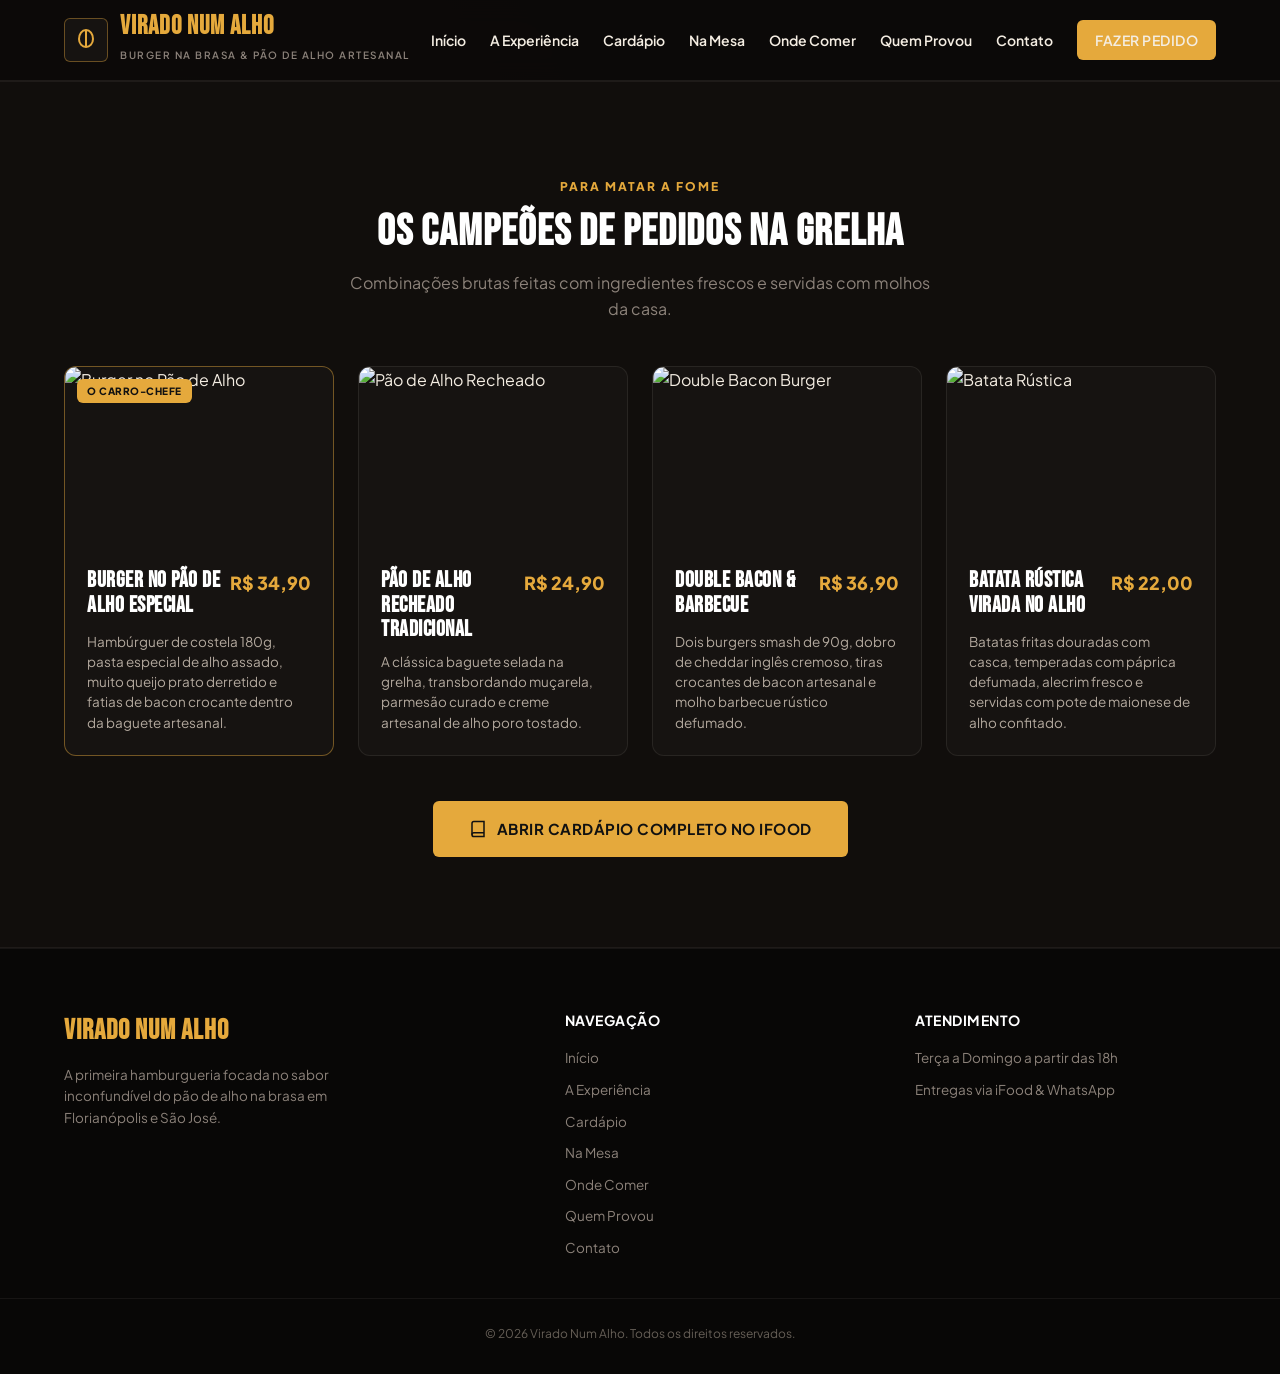
==== cardapio.html @ 7c9206e9 "Create cardapio.html" ====
<!DOCTYPE html>
<html lang="pt-BR">
<head>
  <meta charset="UTF-8" />
  <meta name="viewport" content="width=device-width, initial-scale=1.0" />
  <title>Cardápio & Combos | Virado Num Alho</title>
  <link rel="preconnect" href="https://fonts.googleapis.com">
  <link rel="preconnect" href="https://fonts.gstatic.com" crossorigin>
  <link href="https://fonts.googleapis.com/css2?family=Bebas+Neue&family=Plus+Jakarta+Sans:wght@400;500;600;700;800&display=swap" rel="stylesheet" />
  <link rel="stylesheet" href="style.css" />
</head>
<body>

  <!-- Barra de Controle do Dono -->
  <aside id="admin-bar">
    <div style="display:flex; align-items:center; gap:12px;">
      <span class="admin-tag">PAINEL DO DONO</span>
      <span style="font-size:13px; color:#f4ede2;">Edite os pratos, fotos e preços nesta página e clique em <strong>Salvar Alterações</strong>.</span>
    </div>
    <div style="display:flex; align-items:center; gap:10px;">
      <button id="btn-save-all" class="btn-admin-save">
        <svg viewBox="0 0 24 24" width="16" height="16" fill="none" stroke="currentColor" stroke-width="2.5"><path d="M19 21H5a2 2 0 0 1-2-2V5a2 2 0 0 1 2-2h11l5 5v11a2 2 0 0 1-2 2z"/><polyline points="17 21 17 13 7 13 7 21"/><polyline points="7 3 7 8 15 8"/></svg>
        <span>Salvar Alterações</span>
      </button>
      <button id="btn-logout" class="btn-admin-logout">Sair</button>
    </div>
  </aside>

  <input type="file" id="image-file-input" accept="image/*" style="display:none;" />

  <header class="header">
    <div class="container nav">
      <a href="index.html" class="logo">
        <div class="logo-badge">
          <svg viewBox="0 0 24 24" class="logo-svg" fill="none" stroke="currentColor" stroke-width="2"><path d="M12 2C8 2 5 6 5 11c0 4.5 3 8 7 8s7-3.5 7-8c0-5-3-9-7-9z"/><path d="M12 2v17"/></svg>
        </div>
        <div class="logo-text">
          <strong data-editable data-key="brand_name">VIRADO NUM ALHO</strong>
          <small data-editable data-key="brand_subtitle">BURGER NA BRASA & PÃO DE ALHO ARTESANAL</small>
        </div>
      </a>

      <button class="menu-toggle" id="menu-toggle" aria-label="Abrir menu">
        <span></span><span></span><span></span>
      </button>

      <nav class="nav-links" id="nav-links">
        <a href="index.html">Início</a>
        <a href="experiencia.html">A Experiência</a>
        <a href="cardapio.html" class="active">Cardápio</a>
        <a href="galeria.html">Na Mesa</a>
        <a href="unidades.html">Onde Comer</a>
        <a href="depoimentos.html">Quem Provou</a>
        <a href="contato.html">Contato</a>
        <a href="https://www.ifood.com.br" target="_blank" class="btn btn-header-cta" data-editable-link data-key="link_header_cta">Fazer Pedido</a>
      </nav>
    </div>
  </header>

  <main>
    <section class="section menu-highlights">
      <div class="container">
        <div class="section-heading text-center">
          <span class="section-tag" data-editable data-key="dest_tag">Para Matar a Fome</span>
          <h2 data-editable data-key="dest_title">Os Campeões de Pedidos na Grelha</h2>
          <p class="subtitle" data-editable data-key="dest_subtitle">
            Combinações brutas feitas com ingredientes frescos e servidas com molhos da casa.
          </p>
        </div>

        <div class="menu-cards-grid">
          <!-- Item 1 -->
          <article class="menu-item-card featured">
            <div class="card-badge">O CARRO-CHEFE</div>
            <div class="menu-item-media editable-img-wrapper">
              <img src="https://images.unsplash.com/photo-1586190848861-99aa4a171e90?auto=format&fit=crop&w=600&q=80" alt="Burger no Pão de Alho" data-img-key="dish_img_1" />
              <button class="change-img-btn" data-trigger-img="dish_img_1">Trocar Foto</button>
            </div>
            <div class="menu-item-body">
              <div class="menu-item-header">
                <h3 data-editable data-key="srv_1_title">Burger no Pão de Alho Especial</h3>
                <span class="dish-price" data-editable data-key="srv_1_price">R$ 34,90</span>
              </div>
              <p data-editable data-key="srv_1_desc">
                Hambúrguer de costela 180g, pasta especial de alho assado, muito queijo prato derretido e fatias de bacon crocante dentro da baguete artesanal.
              </p>
            </div>
          </article>

          <!-- Item 2 -->
          <article class="menu-item-card">
            <div class="menu-item-media editable-img-wrapper">
              <img src="https://images.unsplash.com/photo-1509722747041-616f39b57569?auto=format&fit=crop&w=600&q=80" alt="Pão de Alho Recheado" data-img-key="dish_img_2" />
              <button class="change-img-btn" data-trigger-img="dish_img_2">Trocar Foto</button>
            </div>
            <div class="menu-item-body">
              <div class="menu-item-header">
                <h3 data-editable data-key="srv_2_title">Pão de Alho Recheado Tradicional</h3>
                <span class="dish-price" data-editable data-key="srv_2_price">R$ 24,90</span>
              </div>
              <p data-editable data-key="srv_2_desc">
                A clássica baguete selada na grelha, transbordando muçarela, parmesão curado e creme artesanal de alho poro tostado.
              </p>
            </div>
          </article>

          <!-- Item 3 -->
          <article class="menu-item-card">
            <div class="menu-item-media editable-img-wrapper">
              <img src="https://images.unsplash.com/photo-1553979459-d2229ba7433b?auto=format&fit=crop&w=600&q=80" alt="Double Bacon Burger" data-img-key="dish_img_3" />
              <button class="change-img-btn" data-trigger-img="dish_img_3">Trocar Foto</button>
            </div>
            <div class="menu-item-body">
              <div class="menu-item-header">
                <h3 data-editable data-key="srv_3_title">Double Bacon & Barbecue</h3>
                <span class="dish-price" data-editable data-key="srv_3_price">R$ 36,90</span>
              </div>
              <p data-editable data-key="srv_3_desc">
                Dois burgers smash de 90g, dobro de cheddar inglês cremoso, tiras crocantes de bacon artesanal e molho barbecue rústico defumado.
              </p>
            </div>
          </article>

          <!-- Item 4 -->
          <article class="menu-item-card">
            <div class="menu-item-media editable-img-wrapper">
              <img src="https://images.unsplash.com/photo-1573080496219-bb080dd4f877?auto=format&fit=crop&w=600&q=80" alt="Batata Rústica" data-img-key="dish_img_4" />
              <button class="change-img-btn" data-trigger-img="dish_img_4">Trocar Foto</button>
            </div>
            <div class="menu-item-body">
              <div class="menu-item-header">
                <h3 data-editable data-key="srv_4_title">Batata Rústica Virada no Alho</h3>
                <span class="dish-price" data-editable data-key="srv_4_price">R$ 22,00</span>
              </div>
              <p data-editable data-key="srv_4_desc">
                Batatas fritas douradas com casca, temperadas com páprica defumada, alecrim fresco e servidas com pote de maionese de alho confitado.
              </p>
            </div>
          </article>
        </div>

        <div class="menu-full-cta">
          <a href="https://www.ifood.com.br" target="_blank" class="btn btn-primary btn-large-menu" data-editable-link data-key="link_full_menu">
            <svg viewBox="0 0 24 24" width="18" height="18" fill="none" stroke="currentColor" stroke-width="2"><path d="M4 19.5A2.5 2.5 0 0 1 6.5 17H20"/><path d="M6.5 2H20v20H6.5A2.5 2.5 0 0 1 4 19.5v-15A2.5 2.5 0 0 1 6.5 2z"/></svg>
            Abrir Cardápio Completo no iFood
          </a>
        </div>
      </div>
    </section>
  </main>

  <footer class="footer">
    <div class="container footer-content">
      <div class="footer-brand">
        <strong class="footer-logo">VIRADO NUM ALHO</strong>
        <p>A primeira hamburgueria focada no sabor inconfundível do pão de alho na brasa em Florianópolis e São José.</p>
      </div>
      <div class="footer-nav">
        <strong>Navegação</strong>
        <a href="index.html">Início</a>
        <a href="experiencia.html">A Experiência</a>
        <a href="cardapio.html">Cardápio</a>
        <a href="galeria.html">Na Mesa</a>
        <a href="unidades.html">Onde Comer</a>
        <a href="depoimentos.html">Quem Provou</a>
        <a href="contato.html">Contato</a>
      </div>
      <div class="footer-hours">
        <strong>Atendimento</strong>
        <p>Terça a Domingo a partir das 18h</p>
        <p>Entregas via iFood & WhatsApp</p>
      </div>
    </div>
    <div class="footer-bottom">
      <div class="container copyright-text"><p>© 2026 Virado Num Alho. Todos os direitos reservados.</p></div>
    </div>
  </footer>

  <script src="script.js"></script>
</body>
</html>
---- style.css ----
/* ==========================================================================
   RESET & VARIÁVEIS VISUAIS - TEMA ALHO TOSTADO, BRASA & CARVÃO
   ========================================================================== */
:root {
  --bg-main: #0c0a09;
  --bg-card: #161311;
  --bg-card-hover: #1e1a17;
  --bg-light: #24201c;
  
  --color-garlic: #f4ede2;
  --color-garlic-gold: #e5a93c;
  --color-flame: #e65100;
  --color-smoke: #8c827a;
  --color-white: #ffffff;
  
  --font-display: 'Bebas Neue', sans-serif;
  --font-body: 'Plus Jakarta Sans', sans-serif;
  --font-accent: 'Playfair Display', serif;
  
  --radius-sm: 6px;
  --radius-md: 12px;
  --radius-lg: 18px;
  
  --shadow-subtle: 0 8px 24px rgba(0, 0, 0, 0.4);
  --shadow-strong: 0 16px 36px rgba(0, 0, 0, 0.7);
}

* {
  margin: 0;
  padding: 0;
  box-sizing: border-box;
}

html {
  scroll-behavior: smooth;
}

body {
  background-color: var(--bg-main);
  background-image: 
    radial-gradient(circle at 15% 20%, rgba(229, 169, 60, 0.05) 0%, transparent 40%),
    radial-gradient(circle at 85% 75%, rgba(230, 81, 0, 0.04) 0%, transparent 45%),
    radial-gradient(rgba(244, 237, 226, 0.02) 1px, transparent 1px);
  background-size: 100% 100%, 100% 100%, 28px 28px;
  color: var(--color-garlic);
  font-family: var(--font-body);
  line-height: 1.6;
  overflow-x: hidden;
}

.container {
  width: 90%;
  max-width: 1200px;
  margin: 0 auto;
}

/* ==========================================================================
   PAINEL ADMIN (SUPABASE) COM BOTÃO SALVAR
   ========================================================================== */
#admin-bar {
  display: none;
  background: #12100e;
  color: var(--color-garlic);
  padding: 10px 24px;
  position: fixed;
  top: 0;
  left: 0;
  width: 100%;
  z-index: 999999;
  justify-content: space-between;
  align-items: center;
  border-bottom: 2px solid var(--color-garlic-gold);
  box-shadow: var(--shadow-strong);
}

.admin-tag {
  background: var(--color-garlic-gold);
  color: #111;
  font-weight: 800;
  font-size: 11px;
  padding: 4px 8px;
  border-radius: var(--radius-sm);
  letter-spacing: 0.5px;
}

.btn-admin-save {
  display: inline-flex;
  align-items: center;
  gap: 8px;
  background: #00e676;
  color: #0b1f10;
  border: none;
  padding: 8px 18px;
  font-weight: 800;
  font-size: 13px;
  border-radius: var(--radius-sm);
  cursor: pointer;
  box-shadow: 0 4px 14px rgba(0, 230, 118, 0.4);
  transition: all 0.2s ease;
  text-transform: uppercase;
}

.btn-admin-save:hover {
  background: #1ffc8b;
  transform: translateY(-1px);
  box-shadow: 0 6px 18px rgba(0, 230, 118, 0.6);
}

.btn-admin-save:disabled {
  background: #555;
  color: #888;
  cursor: not-allowed;
  box-shadow: none;
  transform: none;
}

.btn-admin-logout {
  background: #282420;
  color: var(--color-garlic);
  border: 1px solid #443c35;
  padding: 8px 16px;
  font-weight: 700;
  font-size: 12px;
  border-radius: var(--radius-sm);
  cursor: pointer;
  transition: background 0.2s;
}

.btn-admin-logout:hover {
  background: #38322c;
  color: #fff;
}

.admin-logged {
  padding-top: 55px !important;
}

.admin-logged [data-editable] {
  outline: 1.5px dashed var(--color-garlic-gold);
  cursor: text;
  transition: all 0.2s;
}

.admin-logged [data-editable]:focus {
  outline: 2px solid #00e676;
  background: rgba(229, 169, 60, 0.12);
}

.admin-logged [data-editable-link] {
  outline: 2px dashed var(--color-garlic-gold) !important;
  cursor: pointer;
}

.editable-img-wrapper {
  position: relative;
  display: block;
  width: 100%;
  height: 100%;
}

.change-img-btn {
  display: none;
  position: absolute;
  top: 10px;
  right: 10px;
  background: var(--color-garlic-gold);
  color: #111;
  font-weight: 800;
  font-size: 11px;
  padding: 7px 12px;
  border-radius: var(--radius-sm);
  border: none;
  cursor: pointer;
  box-shadow: var(--shadow-strong);
  z-index: 25;
  text-transform: uppercase;
}

.admin-logged .editable-img-wrapper:hover .change-img-btn {
  display: block;
}

/* ==========================================================================
   SPEED DIAL / BOTÃO FLUTUANTE RECOLHÍVEL & INTELIGENTE
   ========================================================================== */
.floating-hub {
  position: fixed;
  bottom: 24px;
  right: 24px;
  display: flex;
  flex-direction: column-reverse;
  align-items: flex-end;
  gap: 12px;
  z-index: 99990;
}

.hub-trigger {
  display: flex;
  align-items: center;
  gap: 10px;
  padding: 14px 22px;
  border-radius: 50px;
  background: var(--color-garlic-gold);
  color: #111;
  border: 2px solid #f6be57;
  font-family: var(--font-body);
  font-weight: 800;
  font-size: 13px;
  letter-spacing: 0.5px;
  text-transform: uppercase;
  cursor: pointer;
  box-shadow: 0 10px 30px rgba(0, 0, 0, 0.75);
  transition: all 0.3s cubic-bezier(0.175, 0.885, 0.32, 1.275);
}

.hub-trigger-icon {
  width: 20px;
  height: 20px;
}

.hub-trigger:hover {
  transform: scale(1.05);
  background: #f6be57;
}

.hub-options {
  display: flex;
  flex-direction: column;
  gap: 10px;
  opacity: 0;
  visibility: hidden;
  transform: translateY(15px) scale(0.95);
  transition: all 0.25s ease;
  pointer-events: none;
}

.floating-hub:hover .hub-options,
.floating-hub.active .hub-options {
  opacity: 1;
  visibility: visible;
  transform: translateY(0) scale(1);
  pointer-events: auto;
}

.hub-btn {
  display: flex;
  align-items: center;
  gap: 12px;
  padding: 12px 20px;
  border-radius: 50px;
  background: var(--bg-card);
  color: var(--color-garlic);
  border: 1px solid rgba(229, 169, 60, 0.35);
  text-decoration: none;
  font-weight: 700;
  font-size: 13px;
  box-shadow: var(--shadow-strong);
  transition: all 0.2s ease;
  white-space: nowrap;
}

.hub-btn .hub-icon {
  width: 18px;
  height: 18px;
  color: var(--color-garlic-gold);
}

.hub-btn:hover {
  background: var(--color-garlic-gold);
  color: #111;
  border-color: var(--color-garlic-gold);
  transform: translateX(-4px);
}

.hub-btn:hover .hub-icon {
  color: #111;
}

/* ==========================================================================
   HEADER & NAVEGAÇÃO
   ========================================================================== */
.header {
  position: sticky;
  top: 0;
  background: rgba(12, 10, 9, 0.94);
  backdrop-filter: blur(12px);
  z-index: 1000;
  border-bottom: 1px solid rgba(244, 237, 226, 0.08);
  padding: 14px 0;
}

.nav {
  display: flex;
  align-items: center;
  justify-content: space-between;
}

.logo {
  display: flex;
  align-items: center;
  gap: 12px;
  text-decoration: none;
  color: var(--color-garlic);
}

.logo-badge {
  display: flex;
  align-items: center;
  justify-content: center;
  width: 44px;
  height: 44px;
  background: var(--bg-card);
  border: 1px solid rgba(229, 169, 60, 0.4);
  border-radius: var(--radius-sm);
  color: var(--color-garlic-gold);
}

.logo-svg {
  width: 24px;
  height: 24px;
}

.logo-text strong {
  display: block;
  font-family: var(--font-display);
  font-size: 26px;
  letter-spacing: 1px;
  line-height: 1;
  color: var(--color-garlic-gold);
}

.logo-text small {
  font-size: 10px;
  color: var(--color-smoke);
  letter-spacing: 1.5px;
  font-weight: 600;
}

.nav-links {
  display: flex;
  align-items: center;
  gap: 24px;
}

.nav-links a {
  color: var(--color-garlic);
  text-decoration: none;
  font-size: 14px;
  font-weight: 600;
  transition: color 0.2s;
}

.nav-links a:hover {
  color: var(--color-garlic-gold);
}

.menu-toggle {
  display: none;
  background: none;
  border: none;
  cursor: pointer;
  flex-direction: column;
  gap: 5px;
}

.menu-toggle span {
  width: 26px;
  height: 2px;
  background: var(--color-garlic);
  border-radius: 2px;
}

/* ==========================================================================
   BOTÕES GERAIS
   ========================================================================== */
.btn {
  display: inline-flex;
  align-items: center;
  justify-content: center;
  gap: 10px;
  padding: 14px 28px;
  font-size: 14px;
  font-weight: 700;
  text-transform: uppercase;
  letter-spacing: 0.5px;
  border-radius: var(--radius-sm);
  text-decoration: none;
  cursor: pointer;
  transition: all 0.2s ease;
  border: none;
}

.btn-primary {
  background: var(--color-garlic-gold);
  color: #111;
}

.btn-primary:hover {
  background: #f1b953;
  transform: translateY(-2px);
  box-shadow: 0 8px 20px rgba(229, 169, 60, 0.35);
}

.btn-secondary {
  background: var(--bg-card);
  color: var(--color-garlic);
  border: 1px solid rgba(244, 237, 226, 0.2);
}

.btn-secondary:hover {
  background: var(--bg-light);
  border-color: var(--color-garlic-gold);
  color: var(--color-garlic-gold);
}

.btn-header-cta {
  background: var(--color-garlic-gold);
  color: #111;
  padding: 9px 18px;
  font-size: 12px;
}

.btn-block {
  width: 100%;
}

/* ==========================================================================
   HERO SECTION
   ========================================================================== */
.hero {
  position: relative;
  padding: 75px 0 60px;
  border-bottom: 1px solid rgba(244, 237, 226, 0.06);
}

.hero-grid {
  display: grid;
  grid-template-columns: 1.15fr 0.85fr;
  gap: 50px;
  align-items: center;
}

.badge-fresh {
  display: inline-block;
  padding: 6px 14px;
  background: rgba(229, 169, 60, 0.12);
  border: 1px solid rgba(229, 169, 60, 0.35);
  border-radius: 50px;
  font-size: 12px;
  font-weight: 700;
  color: var(--color-garlic-gold);
  letter-spacing: 1px;
  margin-bottom: 20px;
}

.hero-content h1 {
  font-family: var(--font-display);
  font-size: 58px;
  line-height: 1.05;
  letter-spacing: 1.5px;
  margin-bottom: 20px;
  color: var(--color-white);
}

.highlight-text {
  color: var(--color-garlic-gold);
}

.hero-content p {
  font-size: 17px;
  color: #d1c8bd;
  margin-bottom: 32px;
  max-width: 540px;
}

.hero-actions {
  display: flex;
  gap: 16px;
  margin-bottom: 45px;
}

.hero-facts-row {
  display: grid;
  grid-template-columns: repeat(3, 1fr);
  gap: 16px;
  padding-top: 25px;
  border-top: 1px solid rgba(244, 237, 226, 0.08);
}

.fact-card {
  display: flex;
  align-items: center;
  gap: 12px;
}

.fact-svg-icon {
  width: 38px;
  height: 38px;
  background: var(--bg-card);
  border: 1px solid rgba(229, 169, 60, 0.25);
  border-radius: var(--radius-sm);
  display: flex;
  align-items: center;
  justify-content: center;
  color: var(--color-garlic-gold);
}

.fact-svg-icon svg {
  width: 20px;
  height: 20px;
}

.fact-card strong {
  display: block;
  font-size: 15px;
  color: var(--color-garlic-gold);
}

.fact-card small {
  font-size: 12px;
  color: var(--color-smoke);
}

/* Hero Spotlight Card */
.spotlight-card {
  background: var(--bg-card);
  border: 1px solid rgba(229, 169, 60, 0.25);
  border-radius: var(--radius-lg);
  overflow: hidden;
  box-shadow: var(--shadow-strong);
  position: relative;
}

.spotlight-tag {
  position: absolute;
  top: 16px;
  left: 16px;
  background: var(--color-flame);
  color: #fff;
  font-size: 11px;
  font-weight: 800;
  padding: 5px 12px;
  border-radius: var(--radius-sm);
  z-index: 10;
  letter-spacing: 0.5px;
}

.hero-img-wrap {
  height: 280px;
}

.spotlight-img {
  width: 100%;
  height: 100%;
  object-fit: cover;
  display: block;
}

.spotlight-details {
  padding: 24px;
}

.spotlight-details h2 {
  font-family: var(--font-display);
  font-size: 28px;
  color: var(--color-white);
  margin-bottom: 10px;
  letter-spacing: 0.5px;
}

.spotlight-details p {
  font-size: 14px;
  color: #c2b9ae;
  margin-bottom: 20px;
  line-height: 1.5;
}

.spotlight-footer {
  display: flex;
  align-items: center;
  justify-content: space-between;
  padding-top: 16px;
  border-top: 1px solid rgba(244, 237, 226, 0.08);
}

.price-tag {
  font-size: 18px;
  font-weight: 800;
  color: var(--color-garlic-gold);
}

.serve-info {
  font-size: 12px;
  color: var(--color-smoke);
}

/* ==========================================================================
   BARRA SENSORIAL (PADRÃO LINEAR)
   ========================================================================== */
.sensory-strip {
  background: #120f0d;
  border-bottom: 1px solid rgba(244, 237, 226, 0.08);
  padding: 24px 0;
}

.sensory-grid {
  display: grid;
  grid-template-columns: repeat(4, 1fr);
  gap: 20px;
}

.sensory-item {
  display: flex;
  align-items: center;
  gap: 14px;
}

.s-icon-box {
  width: 44px;
  height: 44px;
  background: var(--bg-card);
  border: 1px solid rgba(229, 169, 60, 0.25);
  border-radius: var(--radius-sm);
  display: flex;
  align-items: center;
  justify-content: center;
  color: var(--color-garlic-gold);
}

.s-icon-box svg {
  width: 22px;
  height: 22px;
}

.sensory-item strong {
  display: block;
  font-size: 14px;
  color: var(--color-garlic);
}

.sensory-item small {
  font-size: 12px;
  color: var(--color-smoke);
}

/* ==========================================================================
   SEÇÕES & TIPOGRAFIA GERAL
   ========================================================================== */
.section {
  padding: 90px 0;
}

.section-tag {
  display: inline-block;
  font-size: 12px;
  font-weight: 800;
  color: var(--color-garlic-gold);
  letter-spacing: 2px;
  text-transform: uppercase;
  margin-bottom: 12px;
}

.section-heading h2 {
  font-family: var(--font-display);
  font-size: 44px;
  letter-spacing: 1px;
  color: var(--color-white);
  line-height: 1.1;
  margin-bottom: 14px;
}

.section-heading .subtitle {
  font-size: 16px;
  color: var(--color-smoke);
  max-width: 600px;
}

.text-center {
  text-align: center;
}

.text-center .subtitle {
  margin: 0 auto;
}

/* ==========================================================================
   SOBRE / HISTÓRIA
   ========================================================================== */
.about-grid {
  display: grid;
  grid-template-columns: 1.1fr 0.9fr;
  gap: 60px;
  align-items: center;
}

.about-copy .lead-text {
  font-size: 18px;
  font-weight: 500;
  color: var(--color-white);
  margin-bottom: 16px;
  line-height: 1.5;
}

.about-copy p {
  color: #c2b9ae;
  font-size: 15px;
  margin-bottom: 30px;
}

.about-pillars {
  display: flex;
  flex-direction: column;
  gap: 18px;
}

.pillar-box {
  background: var(--bg-card);
  padding: 18px 22px;
  border-radius: var(--radius-md);
  border-left: 3px solid var(--color-garlic-gold);
  position: relative;
}

.pillar-num {
  position: absolute;
  top: 14px;
  right: 18px;
  font-family: var(--font-display);
  font-size: 22px;
  color: rgba(229, 169, 60, 0.2);
}

.pillar-box h3 {
  font-size: 16px;
  font-weight: 700;
  color: var(--color-white);
  margin-bottom: 4px;
}

.pillar-box p {
  font-size: 13px;
  color: var(--color-smoke);
  margin: 0;
}

.about-visual-composition {
  position: relative;
}

.photo-card {
  border-radius: var(--radius-md);
  overflow: hidden;
  box-shadow: var(--shadow-strong);
  border: 1px solid rgba(244, 237, 226, 0.1);
}

.main-photo {
  height: 420px;
}

.main-photo img {
  width: 100%;
  height: 100%;
  object-fit: cover;
}

.photo-caption {
  position: absolute;
  bottom: 0;
  left: 0;
  width: 100%;
  padding: 12px 18px;
  background: linear-gradient(transparent, rgba(0, 0, 0, 0.85));
  font-size: 13px;
  font-weight: 600;
  color: var(--color-garlic);
}

.secondary-photo {
  position: absolute;
  bottom: -30px;
  right: -20px;
  width: 220px;
  height: 220px;
  border: 4px solid var(--bg-main);
}

.secondary-photo img {
  width: 100%;
  height: 100%;
  object-fit: cover;
}

.floating-badge-award {
  position: absolute;
  top: 12px;
  left: 12px;
  background: var(--color-garlic-gold);
  color: #111;
  font-size: 11px;
  font-weight: 800;
  padding: 4px 10px;
  border-radius: var(--radius-sm);
}

/* ==========================================================================
   DESTAQUES DO CARDÁPIO (Com Fotos & Preços)
   ========================================================================== */
.menu-highlights {
  background: #110e0c;
  border-top: 1px solid rgba(244, 237, 226, 0.06);
  border-bottom: 1px solid rgba(244, 237, 226, 0.06);
}

.menu-cards-grid {
  display: grid;
  grid-template-columns: repeat(auto-fit, minmax(270px, 1fr));
  gap: 24px;
  margin-top: 45px;
}

.menu-item-card {
  background: var(--bg-card);
  border: 1px solid rgba(244, 237, 226, 0.08);
  border-radius: var(--radius-md);
  overflow: hidden;
  display: flex;
  flex-direction: column;
  position: relative;
  transition: transform 0.25s, border-color 0.25s;
}

.menu-item-card:hover {
  transform: translateY(-5px);
  border-color: var(--color-garlic-gold);
}

.menu-item-card.featured {
  border-color: rgba(229, 169, 60, 0.45);
}

.card-badge {
  position: absolute;
  top: 12px;
  left: 12px;
  background: var(--color-garlic-gold);
  color: #111;
  font-size: 10px;
  font-weight: 800;
  padding: 4px 10px;
  border-radius: var(--radius-sm);
  letter-spacing: 0.5px;
  z-index: 10;
}

.menu-item-media {
  height: 180px;
  width: 100%;
}

.menu-item-media img {
  width: 100%;
  height: 100%;
  object-fit: cover;
}

.menu-item-body {
  padding: 22px;
  display: flex;
  flex-direction: column;
  flex-grow: 1;
  justify-content: space-between;
}

.menu-item-header {
  display: flex;
  align-items: flex-start;
  justify-content: space-between;
  gap: 10px;
  margin-bottom: 10px;
}

.menu-item-header h3 {
  font-family: var(--font-display);
  font-size: 22px;
  color: var(--color-white);
  letter-spacing: 0.5px;
  line-height: 1.1;
}

.dish-price {
  font-size: 18px;
  font-weight: 800;
  color: var(--color-garlic-gold);
  white-space: nowrap;
}

.menu-item-body p {
  font-size: 13.5px;
  color: #b3a99e;
  line-height: 1.5;
}

.menu-full-cta {
  text-align: center;
  margin-top: 45px;
}

.btn-large-menu {
  padding: 16px 36px;
  font-size: 15px;
}

/* ==========================================================================
   GALERIA MOSAICO
   ========================================================================== */
.custom-gallery-mosaic {
  display: grid;
  grid-template-columns: repeat(3, 1fr);
  grid-auto-rows: 240px;
  gap: 18px;
  margin-top: 45px;
}

.mosaic-item {
  position: relative;
  border-radius: var(--radius-md);
  overflow: hidden;
  border: 1px solid rgba(244, 237, 226, 0.08);
}

.mosaic-item.large {
  grid-row: span 2;
}

.mosaic-item.wide {
  grid-column: span 2;
}

.mosaic-item img {
  width: 100%;
  height: 100%;
  object-fit: cover;
  transition: transform 0.4s ease;
}

.mosaic-item:hover img {
  transform: scale(1.04);
}

.img-hover-overlay {
  position: absolute;
  inset: 0;
  background: linear-gradient(transparent 40%, rgba(0, 0, 0, 0.85) 100%);
  display: flex;
  flex-direction: column;
  justify-content: flex-end;
  padding: 20px;
  color: var(--color-white);
}

.img-hover-overlay strong {
  font-size: 16px;
}

.img-hover-overlay small {
  font-size: 12px;
  color: var(--color-smoke);
}

/* ==========================================================================
   UNIDADES & MAPAS
   ========================================================================== */
.units-experience {
  background: #0e0c0b;
}

.units-cards-grid {
  display: grid;
  grid-template-columns: repeat(auto-fit, minmax(340px, 1fr));
  gap: 30px;
  margin-top: 45px;
}

.unit-location-card {
  background: var(--bg-card);
  border: 1px solid rgba(244, 237, 226, 0.1);
  border-radius: var(--radius-lg);
  overflow: hidden;
  display: flex;
  flex-direction: column;
}

.unit-card-media {
  height: 220px;
  position: relative;
}

.unit-card-media img {
  width: 100%;
  height: 100%;
  object-fit: cover;
}

.unit-badge {
  position: absolute;
  bottom: 14px;
  left: 14px;
  font-size: 11px;
  font-weight: 800;
  background: rgba(12, 10, 9, 0.85);
  backdrop-filter: blur(6px);
  color: var(--color-garlic-gold);
  border: 1px solid rgba(229, 169, 60, 0.4);
  padding: 5px 12px;
  border-radius: var(--radius-sm);
  letter-spacing: 0.5px;
}

.unit-card-body {
  padding: 28px;
  display: flex;
  flex-direction: column;
  flex-grow: 1;
}

.unit-card-body h3 {
  font-family: var(--font-display);
  font-size: 30px;
  color: var(--color-white);
  margin-bottom: 6px;
}

.unit-address {
  font-size: 14px;
  color: #c2b9ae;
  margin-bottom: 18px;
}

.unit-schedule {
  background: rgba(0, 0, 0, 0.35);
  border-radius: var(--radius-sm);
  padding: 14px 16px;
  margin-bottom: 18px;
}

.sched-row {
  display: flex;
  justify-content: space-between;
  font-size: 13px;
  color: var(--color-smoke);
  padding: 4px 0;
}

.sched-row.highlight {
  color: var(--color-garlic-gold);
  font-weight: 700;
}

.unit-map-embed {
  height: 160px;
  width: 100%;
  border-radius: var(--radius-sm);
  overflow: hidden;
  border: 1px solid rgba(244, 237, 226, 0.1);
  margin-bottom: 18px;
}

.unit-map-embed iframe {
  width: 100%;
  height: 100%;
  border: 0;
}

.unit-perks {
  display: flex;
  flex-direction: column;
  gap: 6px;
  font-size: 13px;
  color: #d1c8bd;
  margin-bottom: 22px;
}

.unit-action-links {
  display: grid;
  grid-template-columns: 1fr 1fr;
  gap: 12px;
  margin-top: auto;
}

.btn-unit-map {
  background: var(--bg-light);
  color: var(--color-garlic);
  font-size: 12px;
  padding: 11px 14px;
}

.btn-unit-wpp {
  background: var(--color-garlic-gold);
  color: #111;
  font-size: 12px;
  padding: 11px 14px;
}

/* ==========================================================================
   DEPOIMENTOS COM AVATARES & ESTRELAS
   ========================================================================== */
.testimonials-grid {
  display: grid;
  grid-template-columns: repeat(auto-fit, minmax(280px, 1fr));
  gap: 24px;
  margin-top: 45px;
}

.review-card {
  background: var(--bg-card);
  border: 1px solid rgba(244, 237, 226, 0.08);
  border-radius: var(--radius-md);
  padding: 28px;
  display: flex;
  flex-direction: column;
  justify-content: space-between;
}

.review-stars {
  color: var(--color-garlic-gold);
  font-size: 18px;
  margin-bottom: 12px;
  letter-spacing: 2px;
}

.review-text {
  font-style: italic;
  color: #d8cfc4;
  font-size: 14.5px;
  line-height: 1.6;
  margin-bottom: 24px;
}

.reviewer-info {
  display: flex;
  align-items: center;
  gap: 12px;
}

.reviewer-avatar {
  width: 42px;
  height: 42px;
  background: var(--color-garlic-gold);
  color: #111;
  font-weight: 800;
  border-radius: 50%;
  display: flex;
  align-items: center;
  justify-content: center;
  font-size: 13px;
}

.reviewer-info strong {
  display: block;
  font-size: 14px;
  color: var(--color-white);
}

.reviewer-info small {
  font-size: 11px;
  color: var(--color-smoke);
}

/* ==========================================================================
   CONTATO & FORMULÁRIO
   ========================================================================== */
.contact-section {
  background: #12100e;
  border-top: 1px solid rgba(244, 237, 226, 0.06);
}

.contact-split {
  display: grid;
  grid-template-columns: 1.1fr 0.9fr;
  gap: 60px;
  align-items: center;
}

.contact-info-panel h2 {
  font-family: var(--font-display);
  font-size: 42px;
  color: var(--color-white);
  line-height: 1.1;
  margin-bottom: 14px;
}

.contact-info-panel p {
  color: #b8aea3;
  font-size: 15px;
  margin-bottom: 30px;
}

.info-block-item {
  display: flex;
  align-items: flex-start;
  gap: 16px;
  margin-bottom: 20px;
}

.info-icon {
  width: 46px;
  height: 46px;
  background: var(--bg-card);
  border: 1px solid rgba(229, 169, 60, 0.25);
  border-radius: var(--radius-sm);
  display: flex;
  align-items: center;
  justify-content: center;
  color: var(--color-garlic-gold);
}

.info-block-item strong {
  display: block;
  font-size: 15px;
  color: var(--color-white);
}

.info-block-item p {
  margin: 0;
  font-size: 14px;
  color: var(--color-garlic-gold);
  font-weight: 600;
}

.social-proof-pill {
  margin-top: 30px;
  background: var(--bg-card);
  padding: 14px 20px;
  border-radius: var(--radius-sm);
  display: inline-flex;
  align-items: center;
  gap: 10px;
  font-size: 13px;
  border: 1px solid rgba(244, 237, 226, 0.08);
}

.social-proof-pill a {
  color: var(--color-garlic-gold);
  font-weight: 700;
  text-decoration: none;
}

.contact-card-form {
  background: var(--bg-card);
  border: 1px solid rgba(244, 237, 226, 0.1);
  border-radius: var(--radius-lg);
  padding: 35px 30px;
  box-shadow: var(--shadow-strong);
}

.contact-card-form h3 {
  font-family: var(--font-display);
  font-size: 26px;
  color: var(--color-white);
}

.form-group {
  margin-bottom: 16px;
}

.form-group label {
  display: block;
  font-size: 12px;
  font-weight: 600;
  color: var(--color-smoke);
  margin-bottom: 6px;
  text-transform: uppercase;
}

.form-group input,
.form-group textarea {
  width: 100%;
  background: #0d0c0a;
  border: 1px solid rgba(244, 237, 226, 0.15);
  border-radius: var(--radius-sm);
  padding: 12px 14px;
  color: var(--color-garlic);
  font-family: var(--font-body);
  font-size: 14px;
  outline: none;
  transition: border-color 0.2s;
}

.form-group input:focus,
.form-group textarea:focus {
  border-color: var(--color-garlic-gold);
}

/* ==========================================================================
   FOOTER
   ========================================================================== */
.footer {
  background: #080706;
  border-top: 1px solid rgba(244, 237, 226, 0.06);
  padding: 60px 0 30px;
}

.footer-content {
  display: grid;
  grid-template-columns: 1.5fr 1fr 1fr;
  gap: 50px;
  margin-bottom: 40px;
}

.footer-logo {
  display: block;
  font-family: var(--font-display);
  font-size: 28px;
  color: var(--color-garlic-gold);
  letter-spacing: 1px;
  margin-bottom: 10px;
}

.footer-brand p {
  font-size: 13.5px;
  color: var(--color-smoke);
  max-width: 320px;
}

.footer-nav,
.footer-hours {
  display: flex;
  flex-direction: column;
  gap: 10px;
}

.footer-nav strong,
.footer-hours strong {
  font-size: 14px;
  color: var(--color-white);
  margin-bottom: 6px;
  text-transform: uppercase;
  letter-spacing: 0.5px;
}

.footer-nav a {
  color: var(--color-smoke);
  text-decoration: none;
  font-size: 13.5px;
  transition: color 0.2s;
}

.footer-nav a:hover {
  color: var(--color-garlic-gold);
}

.footer-hours p {
  font-size: 13.5px;
  color: var(--color-smoke);
  margin: 0;
}

.footer-bottom {
  border-top: 1px solid rgba(244, 237, 226, 0.06);
  padding-top: 25px;
  font-size: 12px;
  color: #665f57;
  text-align: center;
}

/* ==========================================================================
   RESPONSIVIDADE (MOBILE & TABLET)
   ========================================================================== */
@media (max-width: 992px) {
  .hero-grid,
  .about-grid,
  .contact-split,
  .footer-content {
    grid-template-columns: 1fr;
    gap: 40px;
  }

  .hero-content h1 {
    font-size: 46px;
  }

  .sensory-grid {
    grid-template-columns: repeat(2, 1fr);
  }

  .secondary-photo {
    position: static;
    width: 100%;
    height: 200px;
    margin-top: 15px;
  }

  .custom-gallery-mosaic {
    grid-template-columns: 1fr 1fr;
  }

  .mosaic-item.large {
    grid-row: span 1;
  }

  .mosaic-item.wide {
    grid-column: span 2;
  }
}

@media (max-width: 768px) {
  .nav-links {
    display: none;
    position: absolute;
    top: 100%;
    left: 0;
    width: 100%;
    background: #12100e;
    flex-direction: column;
    padding: 20px;
    border-bottom: 1px solid rgba(244, 237, 226, 0.1);
  }

  .nav-links.active {
    display: flex;
  }

  .menu-toggle {
    display: flex;
  }

  .hero-content h1 {
    font-size: 38px;
  }

  .hero-actions {
    flex-direction: column;
  }

  .hero-facts-row {
    grid-template-columns: 1fr;
  }

  .sensory-grid {
    grid-template-columns: 1fr;
  }

  .custom-gallery-mosaic {
    grid-template-columns: 1fr;
  }

  .mosaic-item.wide {
    grid-column: span 1;
  }

  .floating-hub {
    bottom: 16px;
    right: 16px;
  }

  .hub-trigger {
    padding: 12px 18px;
    font-size: 12px;
  }
}
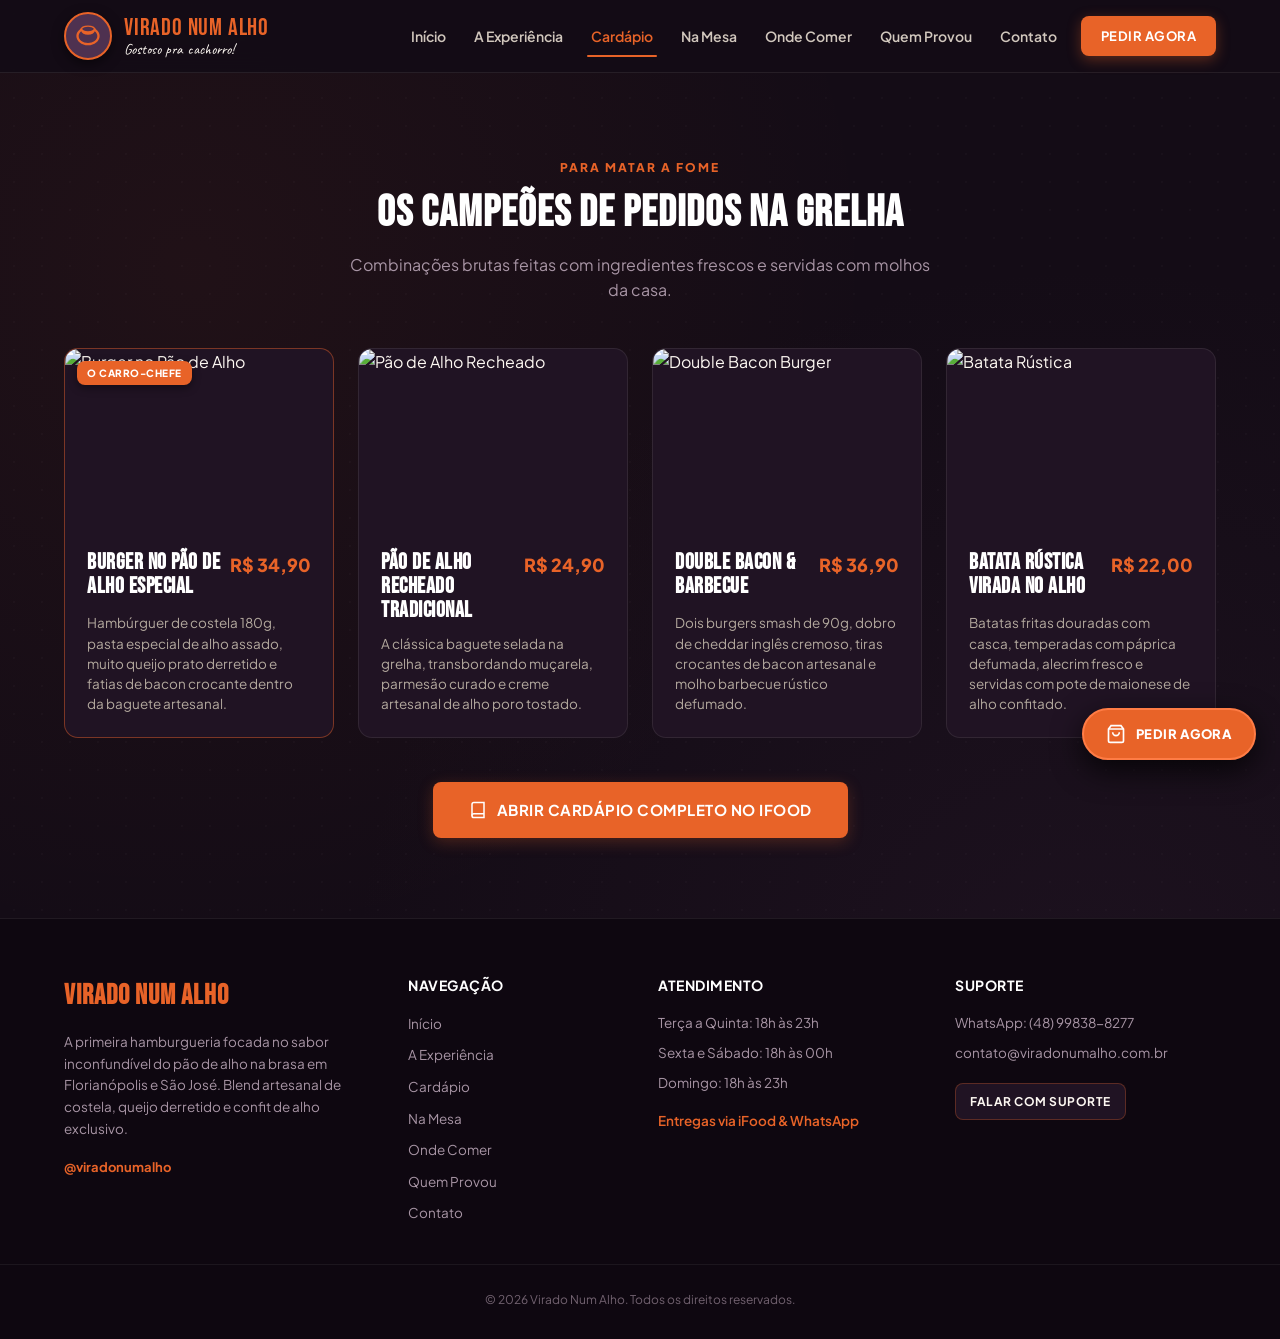
==== commit a50403ef: "Update cardapio.html" ====
--- a/cardapio.html
+++ b/cardapio.html
@@ -4,18 +4,19 @@
   <meta charset="UTF-8" />
   <meta name="viewport" content="width=device-width, initial-scale=1.0" />
   <title>Cardápio & Combos | Virado Num Alho</title>
+  <meta name="description" content="Confira os lanches no pão de alho e burgers artesanais." />
   <link rel="preconnect" href="https://fonts.googleapis.com">
   <link rel="preconnect" href="https://fonts.gstatic.com" crossorigin>
-  <link href="https://fonts.googleapis.com/css2?family=Bebas+Neue&family=Plus+Jakarta+Sans:wght@400;500;600;700;800&display=swap" rel="stylesheet" />
+  <link href="https://fonts.googleapis.com/css2?family=Bebas+Neue&family=Caveat:wght@700&family=Plus+Jakarta+Sans:wght@400;500;600;700;800&display=swap" rel="stylesheet" />
   <link rel="stylesheet" href="style.css" />
 </head>
 <body>
 
-  <!-- Barra de Controle do Dono -->
+  <!-- Barra de Controle do Administrador (Supabase) -->
   <aside id="admin-bar">
     <div style="display:flex; align-items:center; gap:12px;">
       <span class="admin-tag">PAINEL DO DONO</span>
-      <span style="font-size:13px; color:#f4ede2;">Edite os pratos, fotos e preços nesta página e clique em <strong>Salvar Alterações</strong>.</span>
+      <span style="font-size:13px; color:#FDF8F2;">Edite os pratos, fotos e preços nesta página e clique em <strong>Salvar Alterações</strong>.</span>
     </div>
     <div style="display:flex; align-items:center; gap:10px;">
       <button id="btn-save-all" class="btn-admin-save">
@@ -28,15 +29,35 @@
 
   <input type="file" id="image-file-input" accept="image/*" style="display:none;" />
 
+  <!-- Speed Dial / Botão Flutuante -->
+  <div class="floating-hub" id="floatingHub">
+    <div class="hub-options">
+      <a href="https://www.ifood.com.br" target="_blank" rel="noopener noreferrer" class="hub-btn hub-ifood" data-editable-link data-key="link_ifood">
+        <svg viewBox="0 0 24 24" class="hub-icon" fill="currentColor"><path d="M12 2C6.48 2 2 6.48 2 12s4.48 10 10 10 10-4.48 10-10S17.52 2 12 2zm-1 14.5v-9l6 4.5-6 4.5z"/></svg>
+        <span class="hub-text">Pedir no iFood</span>
+      </a>
+      <a href="https://wa.me/5548998388277?text=Ol%C3%A1!%20Quero%20fazer%20um%20pedido." target="_blank" rel="noopener noreferrer" class="hub-btn hub-wpp" data-editable-link data-key="link_whatsapp">
+        <svg viewBox="0 0 32 32" class="hub-icon" fill="currentColor"><path d="M16 2a13.9 13.9 0 0 0-12 21.1L2 30l7.1-1.9A13.9 13.9 0 1 0 16 2zm0 25.5a11.5 11.5 0 0 1-5.9-1.6l-.4-.3-4.4 1.2 1.2-4.3-.3-.5A11.6 11.6 0 1 1 16 27.5zm6.4-8.7c-.4-.2-2.1-1-2.4-1.2-.3-.1-.6-.2-.8.2s-.9 1.2-1.1 1.4-.4.2-.7.1a9.2 9.2 0 0 1-2.7-1.7 10.2 10.2 0 0 1-1.9-2.3c-.2-.4 0-.6.1-.8.2-.2.4-.4.5-.6l.4-.6c.1-.2 0-.4 0-.6s-.8-2-1.1-2.7c-.3-.7-.6-.6-.8-.6h-.7a1.4 1.4 0 0 0-1 .5 4.3 4.3 0 0 0-1.4 3.2 7.5 7.5 0 0 0 1.6 4 17.2 17.2 0 0 0 6.6 5.8c.9.4 1.7.7 2.3.9a5.5 5.5 0 0 0 2.5.2c.8-.1 2.3-.9 2.6-1.8.4-.9.4-1.7.3-1.8-.2-.2-.5-.3-.9-.5z"/></svg>
+        <span class="hub-text">Pedir no WhatsApp</span>
+      </a>
+    </div>
+    <button class="hub-trigger" id="hubTrigger" aria-label="Abrir opções de pedido">
+      <svg viewBox="0 0 24 24" class="hub-trigger-icon" fill="none" stroke="currentColor" stroke-width="2"><path d="M6 2L3 6v14a2 2 0 0 0 2 2h14a2 2 0 0 0 2-2V6l-3-4z"/><line x1="3" y1="6" x2="21" y2="6"/><path d="M16 10a4 4 0 0 1-8 0"/></svg>
+      <span>Pedir Agora</span>
+    </button>
+  </div>
+
   <header class="header">
-    <div class="container nav">
-      <a href="index.html" class="logo">
-        <div class="logo-badge">
-          <svg viewBox="0 0 24 24" class="logo-svg" fill="none" stroke="currentColor" stroke-width="2"><path d="M12 2C8 2 5 6 5 11c0 4.5 3 8 7 8s7-3.5 7-8c0-5-3-9-7-9z"/><path d="M12 2v17"/></svg>
-        </div>
-        <div class="logo-text">
-          <strong data-editable data-key="brand_name">VIRADO NUM ALHO</strong>
-          <small data-editable data-key="brand_subtitle">BURGER NA BRASA & PÃO DE ALHO ARTESANAL</small>
+    <div class="container nav-wrapper">
+      <a href="index.html" class="brand-logo">
+        <div class="brand-badge-logo">
+          <svg viewBox="0 0 24 24" class="brand-logo-svg" fill="currentColor">
+            <path d="M19 6.5C18.2 4.4 15.8 3 12 3S5.8 4.4 5 6.5C3.3 7.8 2 9.8 2 12c0 4.4 4.5 8 10 8s10-3.6 10-8c0-2.2-1.3-4.2-3-5.5zM12 18c-4.4 0-8-2.7-8-6 0-1.5.8-2.9 2.2-4 .5 1.5 2.5 3 5.8 3s5.3-1.5 5.8-3c1.4 1.1 2.2 2.5 2.2 4 0 3.3-3.6 6-8 6zm0-10c-2.8 0-4.6-1.1-5-2.2C7.8 4.7 9.8 4 12 4s4.2.7 5 1.8c-.4 1.1-2.2 2.2-5 2.2z"/>
+          </svg>
+        </div>
+        <div class="brand-text">
+          <span class="brand-title" data-editable data-key="brand_name">VIRADO NUM ALHO</span>
+          <span class="brand-tagline" data-editable data-key="brand_slogan">Gostoso pra cachorro!</span>
         </div>
       </a>
 
@@ -44,15 +65,15 @@
         <span></span><span></span><span></span>
       </button>
 
-      <nav class="nav-links" id="nav-links">
-        <a href="index.html">Início</a>
-        <a href="experiencia.html">A Experiência</a>
-        <a href="cardapio.html" class="active">Cardápio</a>
-        <a href="galeria.html">Na Mesa</a>
-        <a href="unidades.html">Onde Comer</a>
-        <a href="depoimentos.html">Quem Provou</a>
-        <a href="contato.html">Contato</a>
-        <a href="https://www.ifood.com.br" target="_blank" class="btn btn-header-cta" data-editable-link data-key="link_header_cta">Fazer Pedido</a>
+      <nav class="nav-menu" id="nav-links">
+        <a href="index.html" class="nav-item">Início</a>
+        <a href="experiencia.html" class="nav-item">A Experiência</a>
+        <a href="cardapio.html" class="nav-item active">Cardápio</a>
+        <a href="galeria.html" class="nav-item">Na Mesa</a>
+        <a href="unidades.html" class="nav-item">Onde Comer</a>
+        <a href="depoimentos.html" class="nav-item">Quem Provou</a>
+        <a href="contato.html" class="nav-item">Contato</a>
+        <a href="https://www.ifood.com.br" target="_blank" class="btn-order" data-editable-link data-key="link_header_cta">Pedir Agora</a>
       </nav>
     </div>
   </header>
@@ -152,9 +173,15 @@
   <footer class="footer">
     <div class="container footer-content">
       <div class="footer-brand">
-        <strong class="footer-logo">VIRADO NUM ALHO</strong>
-        <p>A primeira hamburgueria focada no sabor inconfundível do pão de alho na brasa em Florianópolis e São José.</p>
-      </div>
+        <strong class="footer-logo" data-editable data-key="footer_brand_name">VIRADO NUM ALHO</strong>
+        <p data-editable data-key="footer_about_text">
+          A primeira hamburgueria focada no sabor inconfundível do pão de alho na brasa em Florianópolis e São José. Blend artesanal de costela, queijo derretido e confit de alho exclusivo.
+        </p>
+        <div class="footer-social-link">
+          <a href="https://instagram.com/viradonumalho" target="_blank" data-editable data-key="footer_ig_link">@viradonumalho</a>
+        </div>
+      </div>
+
       <div class="footer-nav">
         <strong>Navegação</strong>
         <a href="index.html">Início</a>
@@ -165,14 +192,31 @@
         <a href="depoimentos.html">Quem Provou</a>
         <a href="contato.html">Contato</a>
       </div>
+
       <div class="footer-hours">
         <strong>Atendimento</strong>
-        <p>Terça a Domingo a partir das 18h</p>
-        <p>Entregas via iFood & WhatsApp</p>
-      </div>
-    </div>
+        <p data-editable data-key="footer_hours_1">Terça a Quinta: 18h às 23h</p>
+        <p data-editable data-key="footer_hours_2">Sexta e Sábado: 18h às 00h</p>
+        <p data-editable data-key="footer_hours_3">Domingo: 18h às 23h</p>
+        <p style="margin-top: 8px; color: var(--color-orange-brand); font-weight: 600;" data-editable data-key="footer_delivery_info">Entregas via iFood & WhatsApp</p>
+      </div>
+
+      <div class="footer-support">
+        <strong>Suporte</strong>
+        <p data-editable data-key="footer_sup_phone">WhatsApp: (48) 99838-8277</p>
+        <p data-editable data-key="footer_sup_email">contato@viradonumalho.com.br</p>
+        <div class="support-links">
+          <a href="https://wa.me/5548998388277?text=Preciso%20de%20ajuda%20com%20meu%20pedido" target="_blank" class="btn-support-wpp" data-editable-link data-key="link_support_wpp">
+            Falar com Suporte
+          </a>
+        </div>
+      </div>
+    </div>
+
     <div class="footer-bottom">
-      <div class="container copyright-text"><p>© 2026 Virado Num Alho. Todos os direitos reservados.</p></div>
+      <div class="container copyright-text">
+        <p>© 2026 Virado Num Alho. Todos os direitos reservados.</p>
+      </div>
     </div>
   </footer>
 
--- a/style.css
+++ b/style.css
@@ -1,28 +1,35 @@
 /* ==========================================================================
-   RESET & VARIÁVEIS VISUAIS - TEMA ALHO TOSTADO, BRASA & CARVÃO
+   RESET & VARIÁVEIS VISUAIS - IDENTIDADE OFICIAL "VIRADO NUM ALHO"
    ========================================================================== */
 :root {
-  --bg-main: #0c0a09;
-  --bg-card: #161311;
-  --bg-card-hover: #1e1a17;
-  --bg-light: #24201c;
-  
-  --color-garlic: #f4ede2;
-  --color-garlic-gold: #e5a93c;
-  --color-flame: #e65100;
-  --color-smoke: #8c827a;
-  --color-white: #ffffff;
-  
-  --font-display: 'Bebas Neue', sans-serif;
+  /* Fundo Escuro Profundo e Elegante */
+  --bg-main: #140C16;
+  --bg-card: #201323;
+  --bg-card-hover: #2D1B32;
+  --bg-light: #3A233A;
+
+  /* Cores da Logo Oficial */
+  --color-logo-purple: #4E3150;      /* Berinjela/Roxo da Logo */
+  --color-orange-brand: #E86328;     /* Laranja da Tipografia da Logo */
+  --color-orange-hover: #D45217;
+  --color-garlic-gold: #F5B335;      /* Amarelo Manteiga / Dourado */
+  --color-garlic: #FDF8F2;           /* Creme da Logo */
+  --color-smoke: #A895A5;            /* Texto Secundário */
+  --color-white: #FFFFFF;
+
+  /* Tipografias */
+  --font-display: 'Bebas Neue', Impact, sans-serif;
   --font-body: 'Plus Jakarta Sans', sans-serif;
-  --font-accent: 'Playfair Display', serif;
-  
-  --radius-sm: 6px;
-  --radius-md: 12px;
-  --radius-lg: 18px;
-  
-  --shadow-subtle: 0 8px 24px rgba(0, 0, 0, 0.4);
-  --shadow-strong: 0 16px 36px rgba(0, 0, 0, 0.7);
+  --font-fun: 'Caveat', cursive, sans-serif;
+
+  /* Raios e Sombras */
+  --radius-sm: 8px;
+  --radius-md: 14px;
+  --radius-lg: 20px;
+
+  --shadow-subtle: 0 8px 24px rgba(0, 0, 0, 0.45);
+  --shadow-strong: 0 16px 36px rgba(0, 0, 0, 0.75);
+  --shadow-brand: 0 10px 30px rgba(232, 99, 40, 0.35);
 }
 
 * {
@@ -38,14 +45,21 @@
 body {
   background-color: var(--bg-main);
   background-image: 
-    radial-gradient(circle at 15% 20%, rgba(229, 169, 60, 0.05) 0%, transparent 40%),
-    radial-gradient(circle at 85% 75%, rgba(230, 81, 0, 0.04) 0%, transparent 45%),
-    radial-gradient(rgba(244, 237, 226, 0.02) 1px, transparent 1px);
+    radial-gradient(circle at 15% 20%, rgba(232, 99, 40, 0.06) 0%, transparent 45%),
+    radial-gradient(circle at 85% 75%, rgba(78, 49, 80, 0.15) 0%, transparent 50%),
+    radial-gradient(rgba(253, 248, 242, 0.02) 1px, transparent 1px);
   background-size: 100% 100%, 100% 100%, 28px 28px;
   color: var(--color-garlic);
   font-family: var(--font-body);
   line-height: 1.6;
   overflow-x: hidden;
+  min-height: 100vh;
+  display: flex;
+  flex-direction: column;
+}
+
+main {
+  flex-grow: 1;
 }
 
 .container {
@@ -55,11 +69,46 @@
 }
 
 /* ==========================================================================
-   PAINEL ADMIN (SUPABASE) COM BOTÃO SALVAR
+   ANIMAÇÕES
+   ========================================================================== */
+@keyframes floatSlow {
+  0%, 100% { transform: translateY(0px) rotate(0deg); }
+  50% { transform: translateY(-8px) rotate(0.4deg); }
+}
+
+@keyframes pulseGlow {
+  0%, 100% { box-shadow: 0 0 25px rgba(232, 99, 40, 0.2), var(--shadow-strong); }
+  50% { box-shadow: 0 0 45px rgba(232, 99, 40, 0.4), var(--shadow-strong); }
+}
+
+@keyframes shimmerBtn {
+  0% { transform: translateX(-150%); }
+  100% { transform: translateX(150%); }
+}
+
+.reveal-item {
+  opacity: 0;
+  transform: translateY(24px);
+  transition: opacity 0.65s cubic-bezier(0.16, 1, 0.3, 1), transform 0.65s cubic-bezier(0.16, 1, 0.3, 1);
+  will-change: opacity, transform;
+}
+
+.reveal-item.is-revealed {
+  opacity: 1;
+  transform: translateY(0);
+}
+
+.reveal-delay-1 { transition-delay: 0.1s; }
+.reveal-delay-2 { transition-delay: 0.2s; }
+.reveal-delay-3 { transition-delay: 0.3s; }
+.reveal-delay-4 { transition-delay: 0.4s; }
+
+/* ==========================================================================
+   PAINEL ADMIN (SUPABASE)
    ========================================================================== */
 #admin-bar {
   display: none;
-  background: #12100e;
+  background: #190E1B;
   color: var(--color-garlic);
   padding: 10px 24px;
   position: fixed;
@@ -69,13 +118,13 @@
   z-index: 999999;
   justify-content: space-between;
   align-items: center;
-  border-bottom: 2px solid var(--color-garlic-gold);
+  border-bottom: 2px solid var(--color-orange-brand);
   box-shadow: var(--shadow-strong);
 }
 
 .admin-tag {
-  background: var(--color-garlic-gold);
-  color: #111;
+  background: var(--color-orange-brand);
+  color: #FFFFFF;
   font-weight: 800;
   font-size: 11px;
   padding: 4px 8px;
@@ -87,8 +136,8 @@
   display: inline-flex;
   align-items: center;
   gap: 8px;
-  background: #00e676;
-  color: #0b1f10;
+  background: #00E676;
+  color: #0B1F10;
   border: none;
   padding: 8px 18px;
   font-weight: 800;
@@ -101,34 +150,34 @@
 }
 
 .btn-admin-save:hover {
-  background: #1ffc8b;
-  transform: translateY(-1px);
+  background: #1FFC8B;
+  transform: translateY(-2px);
   box-shadow: 0 6px 18px rgba(0, 230, 118, 0.6);
 }
 
 .btn-admin-save:disabled {
-  background: #555;
-  color: #888;
+  background: #555555;
+  color: #888888;
   cursor: not-allowed;
   box-shadow: none;
   transform: none;
 }
 
 .btn-admin-logout {
-  background: #282420;
+  background: #2E1931;
   color: var(--color-garlic);
-  border: 1px solid #443c35;
+  border: 1px solid #48294D;
   padding: 8px 16px;
   font-weight: 700;
   font-size: 12px;
   border-radius: var(--radius-sm);
   cursor: pointer;
-  transition: background 0.2s;
+  transition: all 0.2s;
 }
 
 .btn-admin-logout:hover {
-  background: #38322c;
-  color: #fff;
+  background: #3F2243;
+  color: #FFFFFF;
 }
 
 .admin-logged {
@@ -136,18 +185,18 @@
 }
 
 .admin-logged [data-editable] {
-  outline: 1.5px dashed var(--color-garlic-gold);
+  outline: 1.5px dashed var(--color-orange-brand);
   cursor: text;
   transition: all 0.2s;
 }
 
 .admin-logged [data-editable]:focus {
-  outline: 2px solid #00e676;
-  background: rgba(229, 169, 60, 0.12);
+  outline: 2px solid #00E676;
+  background: rgba(232, 99, 40, 0.12);
 }
 
 .admin-logged [data-editable-link] {
-  outline: 2px dashed var(--color-garlic-gold) !important;
+  outline: 2px dashed var(--color-orange-brand) !important;
   cursor: pointer;
 }
 
@@ -163,8 +212,8 @@
   position: absolute;
   top: 10px;
   right: 10px;
-  background: var(--color-garlic-gold);
-  color: #111;
+  background: var(--color-orange-brand);
+  color: #FFFFFF;
   font-weight: 800;
   font-size: 11px;
   padding: 7px 12px;
@@ -181,7 +230,7 @@
 }
 
 /* ==========================================================================
-   SPEED DIAL / BOTÃO FLUTUANTE RECOLHÍVEL & INTELIGENTE
+   SPEED DIAL / BOTÃO FLUTUANTE
    ========================================================================== */
 .floating-hub {
   position: fixed;
@@ -200,9 +249,9 @@
   gap: 10px;
   padding: 14px 22px;
   border-radius: 50px;
-  background: var(--color-garlic-gold);
-  color: #111;
-  border: 2px solid #f6be57;
+  background: var(--color-orange-brand);
+  color: #FFFFFF;
+  border: 2px solid #FF7C45;
   font-family: var(--font-body);
   font-weight: 800;
   font-size: 13px;
@@ -211,16 +260,31 @@
   cursor: pointer;
   box-shadow: 0 10px 30px rgba(0, 0, 0, 0.75);
   transition: all 0.3s cubic-bezier(0.175, 0.885, 0.32, 1.275);
+  position: relative;
+  overflow: hidden;
+}
+
+.hub-trigger::after {
+  content: '';
+  position: absolute;
+  top: 0;
+  left: 0;
+  width: 100%;
+  height: 100%;
+  background: linear-gradient(90deg, transparent, rgba(255, 255, 255, 0.3), transparent);
+  transform: translateX(-100%);
+  animation: shimmerBtn 3.5s infinite;
+}
+
+.hub-trigger:hover {
+  transform: scale(1.08) translateY(-2px);
+  background: var(--color-orange-hover);
+  box-shadow: var(--shadow-brand);
 }
 
 .hub-trigger-icon {
   width: 20px;
   height: 20px;
-}
-
-.hub-trigger:hover {
-  transform: scale(1.05);
-  background: #f6be57;
 }
 
 .hub-options {
@@ -229,8 +293,8 @@
   gap: 10px;
   opacity: 0;
   visibility: hidden;
-  transform: translateY(15px) scale(0.95);
-  transition: all 0.25s ease;
+  transform: translateY(15px) scale(0.92);
+  transition: all 0.28s cubic-bezier(0.16, 1, 0.3, 1);
   pointer-events: none;
 }
 
@@ -250,30 +314,32 @@
   border-radius: 50px;
   background: var(--bg-card);
   color: var(--color-garlic);
-  border: 1px solid rgba(229, 169, 60, 0.35);
+  border: 1px solid rgba(232, 99, 40, 0.35);
   text-decoration: none;
   font-weight: 700;
   font-size: 13px;
   box-shadow: var(--shadow-strong);
-  transition: all 0.2s ease;
+  transition: all 0.25s ease;
   white-space: nowrap;
 }
 
 .hub-btn .hub-icon {
   width: 18px;
   height: 18px;
-  color: var(--color-garlic-gold);
+  color: var(--color-orange-brand);
+  transition: transform 0.2s ease;
 }
 
 .hub-btn:hover {
-  background: var(--color-garlic-gold);
-  color: #111;
-  border-color: var(--color-garlic-gold);
-  transform: translateX(-4px);
+  background: var(--color-orange-brand);
+  color: #FFFFFF;
+  border-color: var(--color-orange-brand);
+  transform: translateX(-6px) scale(1.02);
 }
 
 .hub-btn:hover .hub-icon {
-  color: #111;
+  color: #FFFFFF;
+  transform: rotate(-10deg) scale(1.15);
 }
 
 /* ==========================================================================
@@ -282,92 +348,148 @@
 .header {
   position: sticky;
   top: 0;
-  background: rgba(12, 10, 9, 0.94);
-  backdrop-filter: blur(12px);
+  background: rgba(20, 12, 22, 0.94);
+  backdrop-filter: blur(14px);
   z-index: 1000;
-  border-bottom: 1px solid rgba(244, 237, 226, 0.08);
-  padding: 14px 0;
-}
-
-.nav {
+  border-bottom: 1px solid rgba(253, 248, 242, 0.08);
+  padding: 12px 0;
+}
+
+.nav-wrapper {
   display: flex;
   align-items: center;
   justify-content: space-between;
 }
 
-.logo {
+.brand-logo {
   display: flex;
   align-items: center;
   gap: 12px;
   text-decoration: none;
+  transition: transform 0.2s ease;
+}
+
+.brand-logo:hover {
+  transform: scale(1.02);
+}
+
+.brand-badge-logo {
+  display: flex;
+  align-items: center;
+  justify-content: center;
+  width: 48px;
+  height: 48px;
+  background: var(--color-logo-purple);
+  border: 2px solid var(--color-orange-brand);
+  border-radius: 50%;
+  color: var(--color-orange-brand);
+  box-shadow: 0 4px 12px rgba(0, 0, 0, 0.5);
+}
+
+.brand-logo-svg {
+  width: 28px;
+  height: 28px;
+}
+
+.brand-text {
+  display: flex;
+  flex-direction: column;
+  justify-content: center;
+}
+
+.brand-title {
+  font-family: var(--font-display);
+  font-size: 24px;
+  letter-spacing: 0.8px;
+  color: var(--color-orange-brand);
+  line-height: 1;
+}
+
+.brand-tagline {
+  font-family: var(--font-fun);
+  font-size: 15px;
   color: var(--color-garlic);
-}
-
-.logo-badge {
-  display: flex;
-  align-items: center;
-  justify-content: center;
-  width: 44px;
-  height: 44px;
-  background: var(--bg-card);
-  border: 1px solid rgba(229, 169, 60, 0.4);
-  border-radius: var(--radius-sm);
-  color: var(--color-garlic-gold);
-}
-
-.logo-svg {
-  width: 24px;
-  height: 24px;
-}
-
-.logo-text strong {
-  display: block;
-  font-family: var(--font-display);
-  font-size: 26px;
-  letter-spacing: 1px;
+  margin-top: 2px;
   line-height: 1;
-  color: var(--color-garlic-gold);
-}
-
-.logo-text small {
-  font-size: 10px;
-  color: var(--color-smoke);
-  letter-spacing: 1.5px;
-  font-weight: 600;
-}
-
-.nav-links {
-  display: flex;
-  align-items: center;
-  gap: 24px;
-}
-
-.nav-links a {
-  color: var(--color-garlic);
+}
+
+.nav-menu {
+  display: flex;
+  align-items: center;
+  gap: 20px;
+}
+
+.nav-item {
+  color: #D1C7BD;
   text-decoration: none;
   font-size: 14px;
   font-weight: 600;
-  transition: color 0.2s;
-}
-
-.nav-links a:hover {
-  color: var(--color-garlic-gold);
+  padding: 6px 4px;
+  position: relative;
+  transition: color 0.2s ease;
+  white-space: nowrap;
+}
+
+.nav-item::after {
+  content: '';
+  position: absolute;
+  bottom: -4px;
+  left: 50%;
+  width: 0;
+  height: 2px;
+  background: var(--color-orange-brand);
+  border-radius: 2px;
+  transition: width 0.3s cubic-bezier(0.16, 1, 0.3, 1), left 0.3s cubic-bezier(0.16, 1, 0.3, 1);
+}
+
+.nav-item:hover,
+.nav-item.active {
+  color: var(--color-orange-brand);
+}
+
+.nav-item:hover::after,
+.nav-item.active::after {
+  width: 100%;
+  left: 0;
+}
+
+.btn-order {
+  background: var(--color-orange-brand);
+  color: #FFFFFF !important;
+  font-weight: 700;
+  font-size: 13px;
+  text-transform: uppercase;
+  letter-spacing: 0.5px;
+  padding: 10px 20px;
+  border-radius: var(--radius-sm);
+  text-decoration: none;
+  transition: all 0.25s ease;
+  box-shadow: 0 4px 14px rgba(232, 99, 40, 0.35);
+}
+
+.btn-order:hover {
+  background: var(--color-orange-hover);
+  transform: translateY(-2px);
+  box-shadow: var(--shadow-brand);
 }
 
 .menu-toggle {
   display: none;
-  background: none;
+  background: transparent;
   border: none;
   cursor: pointer;
   flex-direction: column;
   gap: 5px;
+  padding: 6px;
 }
 
 .menu-toggle span {
-  width: 26px;
+  display: block;
+  width: 24px;
   height: 2px;
   background: var(--color-garlic);
   border-radius: 2px;
+  transition: 0.3s;
 }
 
 /* ==========================================================================
@@ -386,36 +508,53 @@
   border-radius: var(--radius-sm);
   text-decoration: none;
   cursor: pointer;
-  transition: all 0.2s ease;
+  transition: all 0.25s cubic-bezier(0.16, 1, 0.3, 1);
   border: none;
+  position: relative;
+  overflow: hidden;
 }
 
 .btn-primary {
-  background: var(--color-garlic-gold);
-  color: #111;
+  background: var(--color-orange-brand);
+  color: #FFFFFF;
+  box-shadow: 0 4px 15px rgba(232, 99, 40, 0.25);
+}
+
+.btn-primary::after {
+  content: '';
+  position: absolute;
+  top: -50%;
+  left: -50%;
+  width: 200%;
+  height: 200%;
+  background: linear-gradient(60deg, transparent 30%, rgba(255, 255, 255, 0.35) 50%, transparent 70%);
+  transform: rotate(25deg) translateX(-100%);
+  animation: shimmerBtn 4s infinite;
 }
 
 .btn-primary:hover {
-  background: #f1b953;
-  transform: translateY(-2px);
-  box-shadow: 0 8px 20px rgba(229, 169, 60, 0.35);
+  background: var(--color-orange-hover);
+  transform: translateY(-3px) scale(1.02);
+  box-shadow: var(--shadow-brand);
 }
 
 .btn-secondary {
   background: var(--bg-card);
   color: var(--color-garlic);
-  border: 1px solid rgba(244, 237, 226, 0.2);
+  border: 1px solid rgba(253, 248, 242, 0.2);
 }
 
 .btn-secondary:hover {
   background: var(--bg-light);
-  border-color: var(--color-garlic-gold);
-  color: var(--color-garlic-gold);
+  border-color: var(--color-orange-brand);
+  color: var(--color-orange-brand);
+  transform: translateY(-3px);
+  box-shadow: var(--shadow-subtle);
 }
 
 .btn-header-cta {
-  background: var(--color-garlic-gold);
-  color: #111;
+  background: var(--color-orange-brand);
+  color: #FFFFFF;
   padding: 9px 18px;
   font-size: 12px;
 }
@@ -424,13 +563,33 @@
   width: 100%;
 }
 
+.btn-card-action {
+  background: var(--color-orange-brand);
+  color: #FFFFFF;
+  padding: 8px 16px;
+  border-radius: var(--radius-sm);
+  font-size: 12px;
+  font-weight: 800;
+  text-decoration: none;
+  text-transform: uppercase;
+  transition: all 0.2s ease;
+}
+
+.btn-card-action:hover {
+  background: var(--color-orange-hover);
+  transform: scale(1.06);
+  box-shadow: 0 4px 12px rgba(232, 99, 40, 0.4);
+}
+
 /* ==========================================================================
-   HERO SECTION
+   HERO / INÍCIO
    ========================================================================== */
 .hero {
   position: relative;
-  padding: 75px 0 60px;
-  border-bottom: 1px solid rgba(244, 237, 226, 0.06);
+  padding: 60px 0 50px;
+  min-height: calc(100vh - 180px);
+  display: flex;
+  align-items: center;
 }
 
 .hero-grid {
@@ -443,12 +602,12 @@
 .badge-fresh {
   display: inline-block;
   padding: 6px 14px;
-  background: rgba(229, 169, 60, 0.12);
-  border: 1px solid rgba(229, 169, 60, 0.35);
+  background: rgba(232, 99, 40, 0.12);
+  border: 1px solid rgba(232, 99, 40, 0.35);
   border-radius: 50px;
   font-size: 12px;
   font-weight: 700;
-  color: var(--color-garlic-gold);
+  color: var(--color-orange-brand);
   letter-spacing: 1px;
   margin-bottom: 20px;
 }
@@ -463,12 +622,13 @@
 }
 
 .highlight-text {
-  color: var(--color-garlic-gold);
+  color: var(--color-orange-brand);
+  text-shadow: 0 0 20px rgba(232, 99, 40, 0.3);
 }
 
 .hero-content p {
   font-size: 17px;
-  color: #d1c8bd;
+  color: #D1C8BD;
   margin-bottom: 32px;
   max-width: 540px;
 }
@@ -484,25 +644,37 @@
   grid-template-columns: repeat(3, 1fr);
   gap: 16px;
   padding-top: 25px;
-  border-top: 1px solid rgba(244, 237, 226, 0.08);
+  border-top: 1px solid rgba(253, 248, 242, 0.08);
 }
 
 .fact-card {
   display: flex;
   align-items: center;
   gap: 12px;
+  transition: transform 0.25s ease;
+}
+
+.fact-card:hover {
+  transform: translateY(-3px);
 }
 
 .fact-svg-icon {
   width: 38px;
   height: 38px;
   background: var(--bg-card);
-  border: 1px solid rgba(229, 169, 60, 0.25);
+  border: 1px solid rgba(232, 99, 40, 0.25);
   border-radius: var(--radius-sm);
   display: flex;
   align-items: center;
   justify-content: center;
-  color: var(--color-garlic-gold);
+  color: var(--color-orange-brand);
+  transition: all 0.3s ease;
+}
+
+.fact-card:hover .fact-svg-icon {
+  border-color: var(--color-orange-brand);
+  box-shadow: 0 0 12px rgba(232, 99, 40, 0.3);
+  transform: rotate(-6deg);
 }
 
 .fact-svg-icon svg {
@@ -513,7 +685,7 @@
 .fact-card strong {
   display: block;
   font-size: 15px;
-  color: var(--color-garlic-gold);
+  color: var(--color-orange-brand);
 }
 
 .fact-card small {
@@ -521,32 +693,39 @@
   color: var(--color-smoke);
 }
 
-/* Hero Spotlight Card */
 .spotlight-card {
   background: var(--bg-card);
-  border: 1px solid rgba(229, 169, 60, 0.25);
+  border: 1px solid rgba(232, 99, 40, 0.35);
   border-radius: var(--radius-lg);
   overflow: hidden;
   box-shadow: var(--shadow-strong);
   position: relative;
+  animation: floatSlow 6s ease-in-out infinite, pulseGlow 4s ease-in-out infinite;
+  transition: transform 0.3s ease, border-color 0.3s ease;
+}
+
+.spotlight-card:hover {
+  border-color: var(--color-orange-brand);
 }
 
 .spotlight-tag {
   position: absolute;
   top: 16px;
   left: 16px;
-  background: var(--color-flame);
-  color: #fff;
+  background: var(--color-orange-brand);
+  color: #FFFFFF;
   font-size: 11px;
   font-weight: 800;
   padding: 5px 12px;
   border-radius: var(--radius-sm);
   z-index: 10;
   letter-spacing: 0.5px;
+  box-shadow: 0 4px 12px rgba(232, 99, 40, 0.4);
 }
 
 .hero-img-wrap {
   height: 280px;
+  overflow: hidden;
 }
 
 .spotlight-img {
@@ -554,6 +733,11 @@
   height: 100%;
   object-fit: cover;
   display: block;
+  transition: transform 0.5s ease;
+}
+
+.spotlight-card:hover .spotlight-img {
+  transform: scale(1.06);
 }
 
 .spotlight-details {
@@ -570,7 +754,7 @@
 
 .spotlight-details p {
   font-size: 14px;
-  color: #c2b9ae;
+  color: #C2B9AE;
   margin-bottom: 20px;
   line-height: 1.5;
 }
@@ -580,26 +764,22 @@
   align-items: center;
   justify-content: space-between;
   padding-top: 16px;
-  border-top: 1px solid rgba(244, 237, 226, 0.08);
+  border-top: 1px solid rgba(253, 248, 242, 0.08);
 }
 
 .price-tag {
   font-size: 18px;
   font-weight: 800;
-  color: var(--color-garlic-gold);
-}
-
-.serve-info {
-  font-size: 12px;
-  color: var(--color-smoke);
+  color: var(--color-orange-brand);
 }
 
 /* ==========================================================================
-   BARRA SENSORIAL (PADRÃO LINEAR)
+   BARRA SENSORIAL
    ========================================================================== */
 .sensory-strip {
-  background: #120f0d;
-  border-bottom: 1px solid rgba(244, 237, 226, 0.08);
+  background: #190E1B;
+  border-top: 1px solid rgba(253, 248, 242, 0.06);
+  border-bottom: 1px solid rgba(253, 248, 242, 0.06);
   padding: 24px 0;
 }
 
@@ -613,18 +793,32 @@
   display: flex;
   align-items: center;
   gap: 14px;
+  padding: 8px;
+  border-radius: var(--radius-sm);
+  transition: transform 0.25s ease;
+}
+
+.sensory-item:hover {
+  transform: translateY(-3px);
 }
 
 .s-icon-box {
   width: 44px;
   height: 44px;
   background: var(--bg-card);
-  border: 1px solid rgba(229, 169, 60, 0.25);
+  border: 1px solid rgba(232, 99, 40, 0.25);
   border-radius: var(--radius-sm);
   display: flex;
   align-items: center;
   justify-content: center;
-  color: var(--color-garlic-gold);
+  color: var(--color-orange-brand);
+  transition: all 0.3s ease;
+}
+
+.sensory-item:hover .s-icon-box {
+  border-color: var(--color-orange-brand);
+  box-shadow: 0 0 14px rgba(232, 99, 40, 0.3);
+  transform: rotate(8deg);
 }
 
 .s-icon-box svg {
@@ -647,14 +841,14 @@
    SEÇÕES & TIPOGRAFIA GERAL
    ========================================================================== */
 .section {
-  padding: 90px 0;
+  padding: 80px 0;
 }
 
 .section-tag {
   display: inline-block;
   font-size: 12px;
   font-weight: 800;
-  color: var(--color-garlic-gold);
+  color: var(--color-orange-brand);
   letter-spacing: 2px;
   text-transform: uppercase;
   margin-bottom: 12px;
@@ -702,7 +896,7 @@
 }
 
 .about-copy p {
-  color: #c2b9ae;
+  color: #C2B9AE;
   font-size: 15px;
   margin-bottom: 30px;
 }
@@ -717,8 +911,14 @@
   background: var(--bg-card);
   padding: 18px 22px;
   border-radius: var(--radius-md);
-  border-left: 3px solid var(--color-garlic-gold);
+  border-left: 3px solid var(--color-orange-brand);
   position: relative;
+  transition: transform 0.25s ease, background 0.25s ease;
+}
+
+.pillar-box:hover {
+  transform: translateX(8px);
+  background: var(--bg-card-hover);
 }
 
 .pillar-num {
@@ -727,7 +927,12 @@
   right: 18px;
   font-family: var(--font-display);
   font-size: 22px;
-  color: rgba(229, 169, 60, 0.2);
+  color: rgba(232, 99, 40, 0.2);
+  transition: color 0.25s ease;
+}
+
+.pillar-box:hover .pillar-num {
+  color: rgba(232, 99, 40, 0.6);
 }
 
 .pillar-box h3 {
@@ -751,7 +956,12 @@
   border-radius: var(--radius-md);
   overflow: hidden;
   box-shadow: var(--shadow-strong);
-  border: 1px solid rgba(244, 237, 226, 0.1);
+  border: 1px solid rgba(253, 248, 242, 0.1);
+  transition: transform 0.4s ease;
+}
+
+.photo-card:hover {
+  transform: translateY(-4px);
 }
 
 .main-photo {
@@ -762,6 +972,11 @@
   width: 100%;
   height: 100%;
   object-fit: cover;
+  transition: transform 0.6s ease;
+}
+
+.main-photo:hover img {
+  transform: scale(1.05);
 }
 
 .photo-caption {
@@ -783,6 +998,7 @@
   width: 220px;
   height: 220px;
   border: 4px solid var(--bg-main);
+  animation: floatSlow 5s ease-in-out infinite alternate;
 }
 
 .secondary-photo img {
@@ -795,23 +1011,18 @@
   position: absolute;
   top: 12px;
   left: 12px;
-  background: var(--color-garlic-gold);
-  color: #111;
+  background: var(--color-orange-brand);
+  color: #FFFFFF;
   font-size: 11px;
   font-weight: 800;
   padding: 4px 10px;
   border-radius: var(--radius-sm);
+  box-shadow: 0 4px 10px rgba(0, 0, 0, 0.5);
 }
 
 /* ==========================================================================
-   DESTAQUES DO CARDÁPIO (Com Fotos & Preços)
+   DESTAQUES DO CARDÁPIO
    ========================================================================== */
-.menu-highlights {
-  background: #110e0c;
-  border-top: 1px solid rgba(244, 237, 226, 0.06);
-  border-bottom: 1px solid rgba(244, 237, 226, 0.06);
-}
-
 .menu-cards-grid {
   display: grid;
   grid-template-columns: repeat(auto-fit, minmax(270px, 1fr));
@@ -821,47 +1032,55 @@
 
 .menu-item-card {
   background: var(--bg-card);
-  border: 1px solid rgba(244, 237, 226, 0.08);
+  border: 1px solid rgba(253, 248, 242, 0.08);
   border-radius: var(--radius-md);
   overflow: hidden;
   display: flex;
   flex-direction: column;
   position: relative;
-  transition: transform 0.25s, border-color 0.25s;
+  transition: transform 0.35s cubic-bezier(0.16, 1, 0.3, 1), border-color 0.3s ease, box-shadow 0.35s ease;
 }
 
 .menu-item-card:hover {
-  transform: translateY(-5px);
-  border-color: var(--color-garlic-gold);
+  transform: translateY(-8px) scale(1.01);
+  border-color: var(--color-orange-brand);
+  box-shadow: var(--shadow-brand);
 }
 
 .menu-item-card.featured {
-  border-color: rgba(229, 169, 60, 0.45);
+  border-color: rgba(232, 99, 40, 0.45);
 }
 
 .card-badge {
   position: absolute;
   top: 12px;
   left: 12px;
-  background: var(--color-garlic-gold);
-  color: #111;
+  background: var(--color-orange-brand);
+  color: #FFFFFF;
   font-size: 10px;
   font-weight: 800;
   padding: 4px 10px;
   border-radius: var(--radius-sm);
   letter-spacing: 0.5px;
   z-index: 10;
+  box-shadow: 0 3px 8px rgba(0, 0, 0, 0.4);
 }
 
 .menu-item-media {
   height: 180px;
   width: 100%;
+  overflow: hidden;
 }
 
 .menu-item-media img {
   width: 100%;
   height: 100%;
   object-fit: cover;
+  transition: transform 0.5s ease;
+}
+
+.menu-item-card:hover .menu-item-media img {
+  transform: scale(1.08);
 }
 
 .menu-item-body {
@@ -886,18 +1105,23 @@
   color: var(--color-white);
   letter-spacing: 0.5px;
   line-height: 1.1;
+  transition: color 0.2s;
+}
+
+.menu-item-card:hover .menu-item-header h3 {
+  color: var(--color-orange-brand);
 }
 
 .dish-price {
   font-size: 18px;
   font-weight: 800;
-  color: var(--color-garlic-gold);
+  color: var(--color-orange-brand);
   white-space: nowrap;
 }
 
 .menu-item-body p {
   font-size: 13.5px;
-  color: #b3a99e;
+  color: #B3A99E;
   line-height: 1.5;
 }
 
@@ -926,7 +1150,7 @@
   position: relative;
   border-radius: var(--radius-md);
   overflow: hidden;
-  border: 1px solid rgba(244, 237, 226, 0.08);
+  border: 1px solid rgba(253, 248, 242, 0.08);
 }
 
 .mosaic-item.large {
@@ -941,26 +1165,38 @@
   width: 100%;
   height: 100%;
   object-fit: cover;
-  transition: transform 0.4s ease;
+  transition: transform 0.6s cubic-bezier(0.16, 1, 0.3, 1);
 }
 
 .mosaic-item:hover img {
-  transform: scale(1.04);
+  transform: scale(1.08);
 }
 
 .img-hover-overlay {
   position: absolute;
   inset: 0;
-  background: linear-gradient(transparent 40%, rgba(0, 0, 0, 0.85) 100%);
+  background: linear-gradient(transparent 35%, rgba(0, 0, 0, 0.88) 100%);
   display: flex;
   flex-direction: column;
   justify-content: flex-end;
   padding: 20px;
   color: var(--color-white);
+  opacity: 0.9;
+  transition: opacity 0.3s ease;
+}
+
+.mosaic-item:hover .img-hover-overlay {
+  opacity: 1;
 }
 
 .img-hover-overlay strong {
   font-size: 16px;
+  transform: translateY(4px);
+  transition: transform 0.3s ease;
+}
+
+.mosaic-item:hover .img-hover-overlay strong {
+  transform: translateY(0);
 }
 
 .img-hover-overlay small {
@@ -971,10 +1207,6 @@
 /* ==========================================================================
    UNIDADES & MAPAS
    ========================================================================== */
-.units-experience {
-  background: #0e0c0b;
-}
-
 .units-cards-grid {
   display: grid;
   grid-template-columns: repeat(auto-fit, minmax(340px, 1fr));
@@ -984,22 +1216,35 @@
 
 .unit-location-card {
   background: var(--bg-card);
-  border: 1px solid rgba(244, 237, 226, 0.1);
+  border: 1px solid rgba(253, 248, 242, 0.1);
   border-radius: var(--radius-lg);
   overflow: hidden;
   display: flex;
   flex-direction: column;
+  transition: transform 0.35s ease, border-color 0.3s ease, box-shadow 0.35s ease;
+}
+
+.unit-location-card:hover {
+  transform: translateY(-6px);
+  border-color: var(--color-orange-brand);
+  box-shadow: var(--shadow-brand);
 }
 
 .unit-card-media {
   height: 220px;
   position: relative;
+  overflow: hidden;
 }
 
 .unit-card-media img {
   width: 100%;
   height: 100%;
   object-fit: cover;
+  transition: transform 0.5s ease;
+}
+
+.unit-location-card:hover .unit-card-media img {
+  transform: scale(1.06);
 }
 
 .unit-badge {
@@ -1008,10 +1253,10 @@
   left: 14px;
   font-size: 11px;
   font-weight: 800;
-  background: rgba(12, 10, 9, 0.85);
+  background: rgba(20, 12, 22, 0.88);
   backdrop-filter: blur(6px);
-  color: var(--color-garlic-gold);
-  border: 1px solid rgba(229, 169, 60, 0.4);
+  color: var(--color-orange-brand);
+  border: 1px solid rgba(232, 99, 40, 0.4);
   padding: 5px 12px;
   border-radius: var(--radius-sm);
   letter-spacing: 0.5px;
@@ -1033,7 +1278,7 @@
 
 .unit-address {
   font-size: 14px;
-  color: #c2b9ae;
+  color: #C2B9AE;
   margin-bottom: 18px;
 }
 
@@ -1053,7 +1298,7 @@
 }
 
 .sched-row.highlight {
-  color: var(--color-garlic-gold);
+  color: var(--color-orange-brand);
   font-weight: 700;
 }
 
@@ -1062,7 +1307,7 @@
   width: 100%;
   border-radius: var(--radius-sm);
   overflow: hidden;
-  border: 1px solid rgba(244, 237, 226, 0.1);
+  border: 1px solid rgba(253, 248, 242, 0.1);
   margin-bottom: 18px;
 }
 
@@ -1077,7 +1322,7 @@
   flex-direction: column;
   gap: 6px;
   font-size: 13px;
-  color: #d1c8bd;
+  color: #D1C8BD;
   margin-bottom: 22px;
 }
 
@@ -1096,8 +1341,8 @@
 }
 
 .btn-unit-wpp {
-  background: var(--color-garlic-gold);
-  color: #111;
+  background: var(--color-orange-brand);
+  color: #FFFFFF;
   font-size: 12px;
   padding: 11px 14px;
 }
@@ -1114,16 +1359,22 @@
 
 .review-card {
   background: var(--bg-card);
-  border: 1px solid rgba(244, 237, 226, 0.08);
+  border: 1px solid rgba(253, 248, 242, 0.08);
   border-radius: var(--radius-md);
   padding: 28px;
   display: flex;
   flex-direction: column;
   justify-content: space-between;
+  transition: transform 0.3s ease, border-color 0.3s ease;
+}
+
+.review-card:hover {
+  transform: translateY(-6px);
+  border-color: var(--color-orange-brand);
 }
 
 .review-stars {
-  color: var(--color-garlic-gold);
+  color: var(--color-orange-brand);
   font-size: 18px;
   margin-bottom: 12px;
   letter-spacing: 2px;
@@ -1131,7 +1382,7 @@
 
 .review-text {
   font-style: italic;
-  color: #d8cfc4;
+  color: #D8CFC4;
   font-size: 14.5px;
   line-height: 1.6;
   margin-bottom: 24px;
@@ -1146,14 +1397,19 @@
 .reviewer-avatar {
   width: 42px;
   height: 42px;
-  background: var(--color-garlic-gold);
-  color: #111;
+  background: var(--color-orange-brand);
+  color: #FFFFFF;
   font-weight: 800;
   border-radius: 50%;
   display: flex;
   align-items: center;
   justify-content: center;
   font-size: 13px;
+  transition: transform 0.25s ease;
+}
+
+.review-card:hover .reviewer-avatar {
+  transform: scale(1.1) rotate(5deg);
 }
 
 .reviewer-info strong {
@@ -1170,11 +1426,6 @@
 /* ==========================================================================
    CONTATO & FORMULÁRIO
    ========================================================================== */
-.contact-section {
-  background: #12100e;
-  border-top: 1px solid rgba(244, 237, 226, 0.06);
-}
-
 .contact-split {
   display: grid;
   grid-template-columns: 1.1fr 0.9fr;
@@ -1191,7 +1442,7 @@
 }
 
 .contact-info-panel p {
-  color: #b8aea3;
+  color: #B8AEA3;
   font-size: 15px;
   margin-bottom: 30px;
 }
@@ -1201,18 +1452,30 @@
   align-items: flex-start;
   gap: 16px;
   margin-bottom: 20px;
+  transition: transform 0.2s ease;
+}
+
+.info-block-item:hover {
+  transform: translateX(6px);
 }
 
 .info-icon {
   width: 46px;
   height: 46px;
   background: var(--bg-card);
-  border: 1px solid rgba(229, 169, 60, 0.25);
+  border: 1px solid rgba(232, 99, 40, 0.25);
   border-radius: var(--radius-sm);
   display: flex;
   align-items: center;
   justify-content: center;
-  color: var(--color-garlic-gold);
+  color: var(--color-orange-brand);
+  transition: all 0.3s ease;
+}
+
+.info-block-item:hover .info-icon {
+  border-color: var(--color-orange-brand);
+  box-shadow: 0 0 12px rgba(232, 99, 40, 0.3);
+  transform: rotate(-5deg);
 }
 
 .info-block-item strong {
@@ -1224,7 +1487,7 @@
 .info-block-item p {
   margin: 0;
   font-size: 14px;
-  color: var(--color-garlic-gold);
+  color: var(--color-orange-brand);
   font-weight: 600;
 }
 
@@ -1237,21 +1500,31 @@
   align-items: center;
   gap: 10px;
   font-size: 13px;
-  border: 1px solid rgba(244, 237, 226, 0.08);
+  border: 1px solid rgba(253, 248, 242, 0.08);
+  transition: transform 0.2s ease;
+}
+
+.social-proof-pill:hover {
+  transform: scale(1.02);
 }
 
 .social-proof-pill a {
-  color: var(--color-garlic-gold);
+  color: var(--color-orange-brand);
   font-weight: 700;
   text-decoration: none;
 }
 
 .contact-card-form {
   background: var(--bg-card);
-  border: 1px solid rgba(244, 237, 226, 0.1);
+  border: 1px solid rgba(253, 248, 242, 0.1);
   border-radius: var(--radius-lg);
   padding: 35px 30px;
   box-shadow: var(--shadow-strong);
+  transition: transform 0.3s ease, border-color 0.3s ease;
+}
+
+.contact-card-form:hover {
+  border-color: rgba(232, 99, 40, 0.35);
 }
 
 .contact-card-form h3 {
@@ -1276,35 +1549,37 @@
 .form-group input,
 .form-group textarea {
   width: 100%;
-  background: #0d0c0a;
-  border: 1px solid rgba(244, 237, 226, 0.15);
+  background: #140C16;
+  border: 1px solid rgba(253, 248, 242, 0.15);
   border-radius: var(--radius-sm);
   padding: 12px 14px;
   color: var(--color-garlic);
   font-family: var(--font-body);
   font-size: 14px;
   outline: none;
-  transition: border-color 0.2s;
+  transition: all 0.25s ease;
 }
 
 .form-group input:focus,
 .form-group textarea:focus {
-  border-color: var(--color-garlic-gold);
+  border-color: var(--color-orange-brand);
+  box-shadow: 0 0 10px rgba(232, 99, 40, 0.2);
 }
 
 /* ==========================================================================
-   FOOTER
+   FOOTER (SOBRE NÓS, NAVEGAÇÃO, ATENDIMENTO, SUPORTE)
    ========================================================================== */
 .footer {
-  background: #080706;
-  border-top: 1px solid rgba(244, 237, 226, 0.06);
-  padding: 60px 0 30px;
+  background: #0E0710;
+  border-top: 1px solid rgba(253, 248, 242, 0.08);
+  padding: 55px 0 30px;
+  margin-top: auto;
 }
 
 .footer-content {
   display: grid;
-  grid-template-columns: 1.5fr 1fr 1fr;
-  gap: 50px;
+  grid-template-columns: 1.3fr 0.9fr 1.1fr 1.1fr;
+  gap: 36px;
   margin-bottom: 40px;
 }
 
@@ -1312,26 +1587,42 @@
   display: block;
   font-family: var(--font-display);
   font-size: 28px;
-  color: var(--color-garlic-gold);
+  color: var(--color-orange-brand);
   letter-spacing: 1px;
-  margin-bottom: 10px;
+  margin-bottom: 12px;
 }
 
 .footer-brand p {
   font-size: 13.5px;
   color: var(--color-smoke);
-  max-width: 320px;
+  line-height: 1.6;
+  margin-bottom: 14px;
+}
+
+.footer-social-link a {
+  display: inline-block;
+  color: var(--color-orange-brand);
+  font-size: 13px;
+  font-weight: 700;
+  text-decoration: none;
+  transition: transform 0.2s ease;
+}
+
+.footer-social-link a:hover {
+  transform: translateX(4px);
 }
 
 .footer-nav,
-.footer-hours {
+.footer-hours,
+.footer-support {
   display: flex;
   flex-direction: column;
   gap: 10px;
 }
 
 .footer-nav strong,
-.footer-hours strong {
+.footer-hours strong,
+.footer-support strong {
   font-size: 14px;
   color: var(--color-white);
   margin-bottom: 6px;
@@ -1340,40 +1631,74 @@
 }
 
 .footer-nav a {
-  color: var(--color-smoke);
+  color: #A895A5;
   text-decoration: none;
   font-size: 13.5px;
-  transition: color 0.2s;
+  transition: color 0.2s ease, transform 0.2s ease;
+  display: inline-block;
 }
 
 .footer-nav a:hover {
-  color: var(--color-garlic-gold);
-}
-
-.footer-hours p {
+  color: var(--color-orange-brand);
+  transform: translateX(4px);
+}
+
+.footer-hours p,
+.footer-support p {
   font-size: 13.5px;
-  color: var(--color-smoke);
+  color: #A895A5;
   margin: 0;
+  line-height: 1.5;
+}
+
+.support-links {
+  margin-top: 10px;
+}
+
+.btn-support-wpp {
+  display: inline-block;
+  background: var(--bg-card);
+  border: 1px solid rgba(232, 99, 40, 0.3);
+  color: var(--color-garlic);
+  padding: 8px 14px;
+  border-radius: var(--radius-sm);
+  font-size: 12px;
+  font-weight: 700;
+  text-decoration: none;
+  text-transform: uppercase;
+  letter-spacing: 0.5px;
+  transition: all 0.25s ease;
+}
+
+.btn-support-wpp:hover {
+  background: var(--color-orange-brand);
+  color: #FFFFFF;
+  border-color: var(--color-orange-brand);
+  transform: translateY(-2px);
 }
 
 .footer-bottom {
-  border-top: 1px solid rgba(244, 237, 226, 0.06);
+  border-top: 1px solid rgba(253, 248, 242, 0.06);
   padding-top: 25px;
   font-size: 12px;
-  color: #665f57;
+  color: #726270;
   text-align: center;
 }
 
 /* ==========================================================================
-   RESPONSIVIDADE (MOBILE & TABLET)
+   RESPONSIVIDADE
    ========================================================================== */
 @media (max-width: 992px) {
   .hero-grid,
   .about-grid,
-  .contact-split,
-  .footer-content {
+  .contact-split {
     grid-template-columns: 1fr;
     gap: 40px;
+  }
+
+  .footer-content {
+    grid-template-columns: 1fr 1fr;
+    gap: 32px;
   }
 
   .hero-content h1 {
@@ -1402,27 +1727,34 @@
   .mosaic-item.wide {
     grid-column: span 2;
   }
-}
-
-@media (max-width: 768px) {
-  .nav-links {
+
+  .menu-toggle {
+    display: flex;
+  }
+
+  .nav-menu {
     display: none;
     position: absolute;
     top: 100%;
     left: 0;
-    width: 100%;
-    background: #12100e;
+    right: 0;
+    background: #190E1B;
     flex-direction: column;
-    padding: 20px;
-    border-bottom: 1px solid rgba(244, 237, 226, 0.1);
-  }
-
-  .nav-links.active {
+    padding: 24px;
+    gap: 16px;
+    border-bottom: 1px solid rgba(253, 248, 242, 0.1);
+    box-shadow: var(--shadow-strong);
+  }
+
+  .nav-menu.active {
     display: flex;
   }
-
-  .menu-toggle {
-    display: flex;
+}
+
+@media (max-width: 600px) {
+  .footer-content {
+    grid-template-columns: 1fr;
+    gap: 28px;
   }
 
   .hero-content h1 {
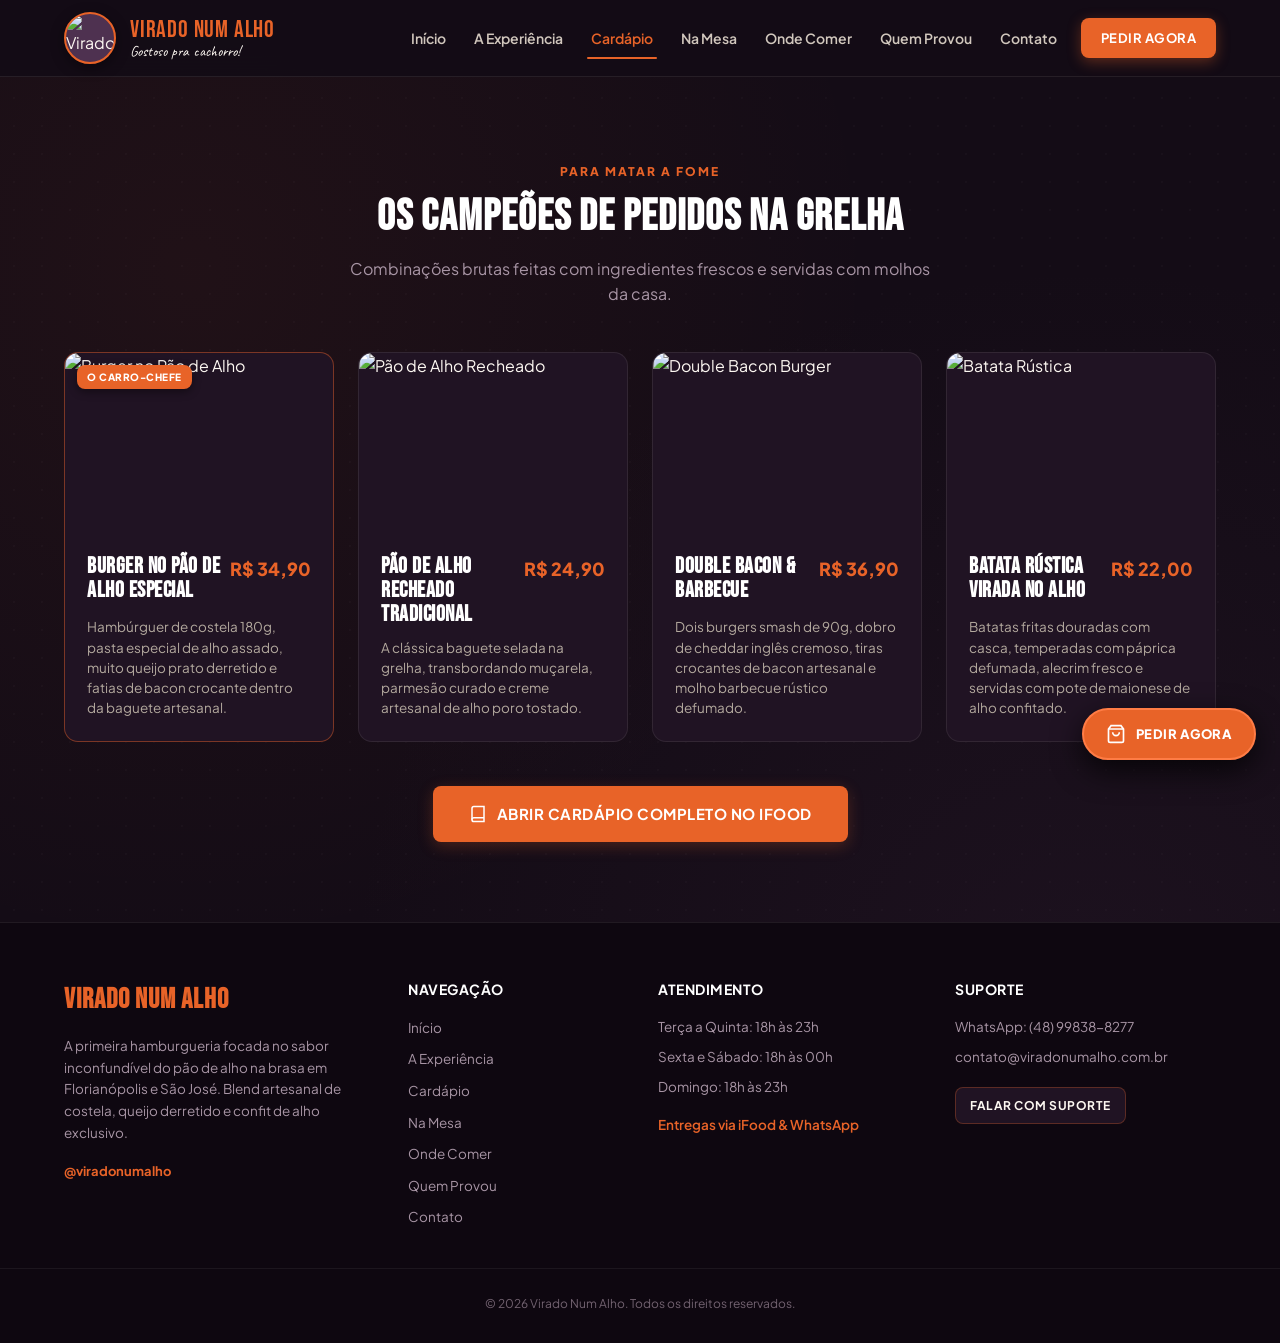
==== commit cf5a7f28: "Update cardapio.html" ====
--- a/cardapio.html
+++ b/cardapio.html
@@ -49,17 +49,16 @@
 
   <header class="header">
     <div class="container nav-wrapper">
-      <a href="index.html" class="brand-logo">
-        <div class="brand-badge-logo">
-          <svg viewBox="0 0 24 24" class="brand-logo-svg" fill="currentColor">
-            <path d="M19 6.5C18.2 4.4 15.8 3 12 3S5.8 4.4 5 6.5C3.3 7.8 2 9.8 2 12c0 4.4 4.5 8 10 8s10-3.6 10-8c0-2.2-1.3-4.2-3-5.5zM12 18c-4.4 0-8-2.7-8-6 0-1.5.8-2.9 2.2-4 .5 1.5 2.5 3 5.8 3s5.3-1.5 5.8-3c1.4 1.1 2.2 2.5 2.2 4 0 3.3-3.6 6-8 6zm0-10c-2.8 0-4.6-1.1-5-2.2C7.8 4.7 9.8 4 12 4s4.2.7 5 1.8c-.4 1.1-2.2 2.2-5 2.2z"/>
-          </svg>
-        </div>
-        <div class="brand-text">
+      <div class="brand-logo">
+        <div class="editable-img-wrapper brand-logo-wrapper">
+          <img src="logo.png" alt="Virado Num Alho Logo" data-img-key="site_logo_img" class="brand-logo-img" />
+          <button class="change-img-btn" data-trigger-img="site_logo_img">Trocar Logo</button>
+        </div>
+        <a href="index.html" class="brand-text">
           <span class="brand-title" data-editable data-key="brand_name">VIRADO NUM ALHO</span>
           <span class="brand-tagline" data-editable data-key="brand_slogan">Gostoso pra cachorro!</span>
-        </div>
-      </a>
+        </a>
+      </div>
 
       <button class="menu-toggle" id="menu-toggle" aria-label="Abrir menu">
         <span></span><span></span><span></span>
--- a/style.css
+++ b/style.css
@@ -2,18 +2,18 @@
    RESET & VARIÁVEIS VISUAIS - IDENTIDADE OFICIAL "VIRADO NUM ALHO"
    ========================================================================== */
 :root {
-  /* Fundo Escuro Profundo e Elegante */
+  /* Fundo Escuro Profundo e Acolhedor */
   --bg-main: #140C16;
   --bg-card: #201323;
   --bg-card-hover: #2D1B32;
   --bg-light: #3A233A;
 
   /* Cores da Logo Oficial */
-  --color-logo-purple: #4E3150;      /* Berinjela/Roxo da Logo */
-  --color-orange-brand: #E86328;     /* Laranja da Tipografia da Logo */
+  --color-logo-purple: #4E3150;      /* Roxo da Logo */
+  --color-orange-brand: #E86328;     /* Laranja Brasa */
   --color-orange-hover: #D45217;
-  --color-garlic-gold: #F5B335;      /* Amarelo Manteiga / Dourado */
-  --color-garlic: #FDF8F2;           /* Creme da Logo */
+  --color-garlic-gold: #F5B335;      /* Amarelo Manteiga */
+  --color-garlic: #FDF8F2;           /* Creme */
   --color-smoke: #A895A5;            /* Texto Secundário */
   --color-white: #FFFFFF;
 
@@ -202,27 +202,26 @@
 
 .editable-img-wrapper {
   position: relative;
-  display: block;
-  width: 100%;
-  height: 100%;
+  display: inline-block;
 }
 
 .change-img-btn {
   display: none;
   position: absolute;
-  top: 10px;
-  right: 10px;
+  top: 6px;
+  right: 6px;
   background: var(--color-orange-brand);
   color: #FFFFFF;
   font-weight: 800;
-  font-size: 11px;
-  padding: 7px 12px;
+  font-size: 10px;
+  padding: 6px 10px;
   border-radius: var(--radius-sm);
   border: none;
   cursor: pointer;
   box-shadow: var(--shadow-strong);
   z-index: 25;
   text-transform: uppercase;
+  white-space: nowrap;
 }
 
 .admin-logged .editable-img-wrapper:hover .change-img-btn {
@@ -343,7 +342,7 @@
 }
 
 /* ==========================================================================
-   HEADER & NAVEGAÇÃO
+   HEADER & LOGO EDITÁVEL
    ========================================================================== */
 .header {
   position: sticky;
@@ -364,37 +363,34 @@
 .brand-logo {
   display: flex;
   align-items: center;
-  gap: 12px;
-  text-decoration: none;
-  transition: transform 0.2s ease;
-}
-
-.brand-logo:hover {
-  transform: scale(1.02);
-}
-
-.brand-badge-logo {
-  display: flex;
-  align-items: center;
-  justify-content: center;
-  width: 48px;
-  height: 48px;
+  gap: 14px;
+}
+
+.brand-logo-wrapper {
+  width: 52px;
+  height: 52px;
+  border-radius: 50%;
   background: var(--color-logo-purple);
   border: 2px solid var(--color-orange-brand);
-  border-radius: 50%;
-  color: var(--color-orange-brand);
-  box-shadow: 0 4px 12px rgba(0, 0, 0, 0.5);
-}
-
-.brand-logo-svg {
-  width: 28px;
-  height: 28px;
+  display: flex;
+  align-items: center;
+  justify-content: center;
+  overflow: hidden;
+  box-shadow: 0 4px 14px rgba(0, 0, 0, 0.4);
+}
+
+.brand-logo-img {
+  width: 100%;
+  height: 100%;
+  object-fit: cover;
+  display: block;
 }
 
 .brand-text {
   display: flex;
   flex-direction: column;
   justify-content: center;
+  text-decoration: none;
 }
 
 .brand-title {
@@ -582,17 +578,47 @@
 }
 
 /* ==========================================================================
-   HERO / INÍCIO
+   HERO COM VÍDEO DE FUNDO
    ========================================================================== */
 .hero {
   position: relative;
-  padding: 60px 0 50px;
-  min-height: calc(100vh - 180px);
-  display: flex;
-  align-items: center;
+  padding: 80px 0 60px;
+  min-height: calc(100vh - 140px);
+  display: flex;
+  align-items: center;
+  overflow: hidden;
+}
+
+.hero-video-container {
+  position: absolute;
+  top: 0;
+  left: 0;
+  width: 100%;
+  height: 100%;
+  z-index: 1;
+  overflow: hidden;
+}
+
+.hero-bg-video {
+  width: 100%;
+  height: 100%;
+  object-fit: cover;
+  opacity: 0.35;
+  filter: contrast(1.15) brightness(0.75);
+}
+
+.hero-video-overlay {
+  position: absolute;
+  top: 0;
+  left: 0;
+  width: 100%;
+  height: 100%;
+  background: linear-gradient(180deg, rgba(20, 12, 22, 0.72) 0%, rgba(20, 12, 22, 0.94) 100%);
 }
 
 .hero-grid {
+  position: relative;
+  z-index: 2;
   display: grid;
   grid-template-columns: 1.15fr 0.85fr;
   gap: 50px;
@@ -602,8 +628,8 @@
 .badge-fresh {
   display: inline-block;
   padding: 6px 14px;
-  background: rgba(232, 99, 40, 0.12);
-  border: 1px solid rgba(232, 99, 40, 0.35);
+  background: rgba(232, 99, 40, 0.15);
+  border: 1px solid rgba(232, 99, 40, 0.4);
   border-radius: 50px;
   font-size: 12px;
   font-weight: 700;
@@ -781,6 +807,8 @@
   border-top: 1px solid rgba(253, 248, 242, 0.06);
   border-bottom: 1px solid rgba(253, 248, 242, 0.06);
   padding: 24px 0;
+  position: relative;
+  z-index: 2;
 }
 
 .sensory-grid {
@@ -1349,7 +1377,7 @@
 
 /* ==========================================================================
    DEPOIMENTOS COM AVATARES & ESTRELAS
-   ========================================================================== */
+   ========================================================================= */
 .testimonials-grid {
   display: grid;
   grid-template-columns: repeat(auto-fit, minmax(280px, 1fr));
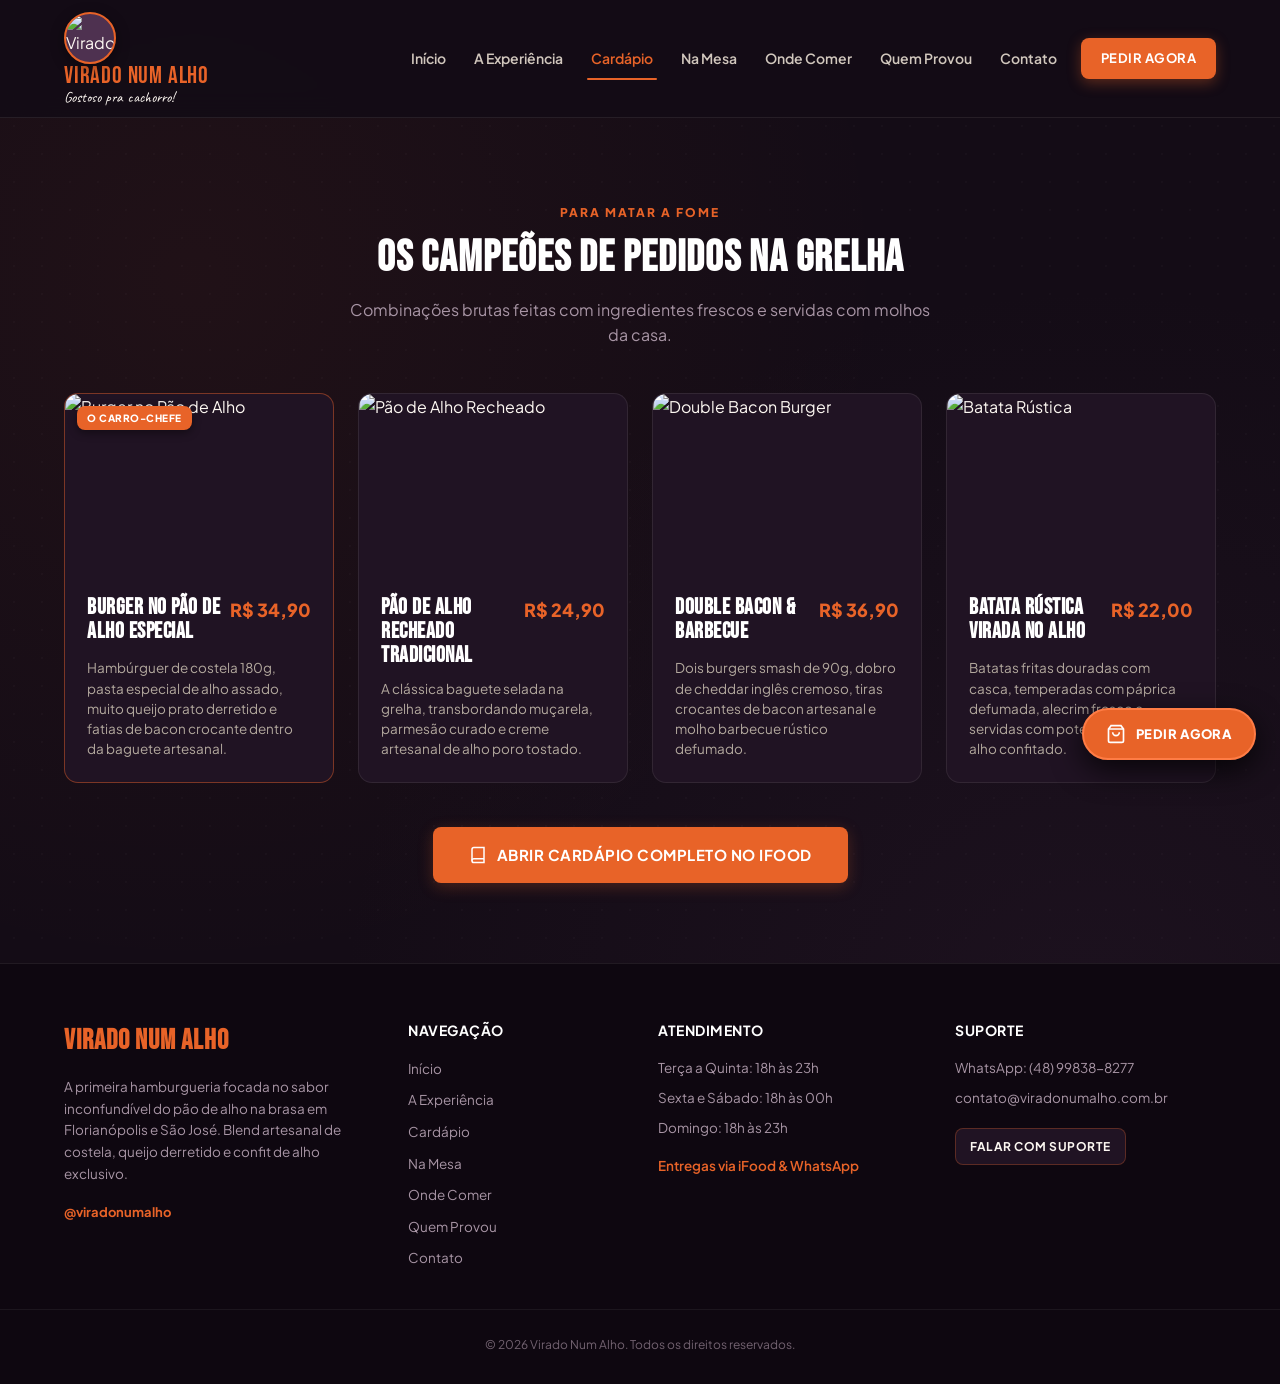
==== commit 96c88921: "Update cardapio.html" ====
--- a/cardapio.html
+++ b/cardapio.html
@@ -12,7 +12,6 @@
 </head>
 <body>
 
-  <!-- Barra de Controle do Administrador (Supabase) -->
   <aside id="admin-bar">
     <div style="display:flex; align-items:center; gap:12px;">
       <span class="admin-tag">PAINEL DO DONO</span>
@@ -29,7 +28,6 @@
 
   <input type="file" id="image-file-input" accept="image/*" style="display:none;" />
 
-  <!-- Speed Dial / Botão Flutuante -->
   <div class="floating-hub" id="floatingHub">
     <div class="hub-options">
       <a href="https://www.ifood.com.br" target="_blank" rel="noopener noreferrer" class="hub-btn hub-ifood" data-editable-link data-key="link_ifood">
@@ -49,10 +47,10 @@
 
   <header class="header">
     <div class="container nav-wrapper">
-      <div class="brand-logo">
+      <div class="brand-logo-container">
         <div class="editable-img-wrapper brand-logo-wrapper">
           <img src="logo.png" alt="Virado Num Alho Logo" data-img-key="site_logo_img" class="brand-logo-img" />
-          <button class="change-img-btn" data-trigger-img="site_logo_img">Trocar Logo</button>
+          <button type="button" class="change-img-btn logo-edit-btn" data-trigger-img="site_logo_img">Trocar Logo</button>
         </div>
         <a href="index.html" class="brand-text">
           <span class="brand-title" data-editable data-key="brand_name">VIRADO NUM ALHO</span>
@@ -213,9 +211,7 @@
     </div>
 
     <div class="footer-bottom">
-      <div class="container copyright-text">
-        <p>© 2026 Virado Num Alho. Todos os direitos reservados.</p>
-      </div>
+      <div class="container copyright-text"><p>© 2026 Virado Num Alho. Todos os direitos reservados.</p></div>
     </div>
   </footer>
 
--- a/style.css
+++ b/style.css
@@ -1377,7 +1377,7 @@
 
 /* ==========================================================================
    DEPOIMENTOS COM AVATARES & ESTRELAS
-   ========================================================================= */
+   ========================================================================== */
 .testimonials-grid {
   display: grid;
   grid-template-columns: repeat(auto-fit, minmax(280px, 1fr));
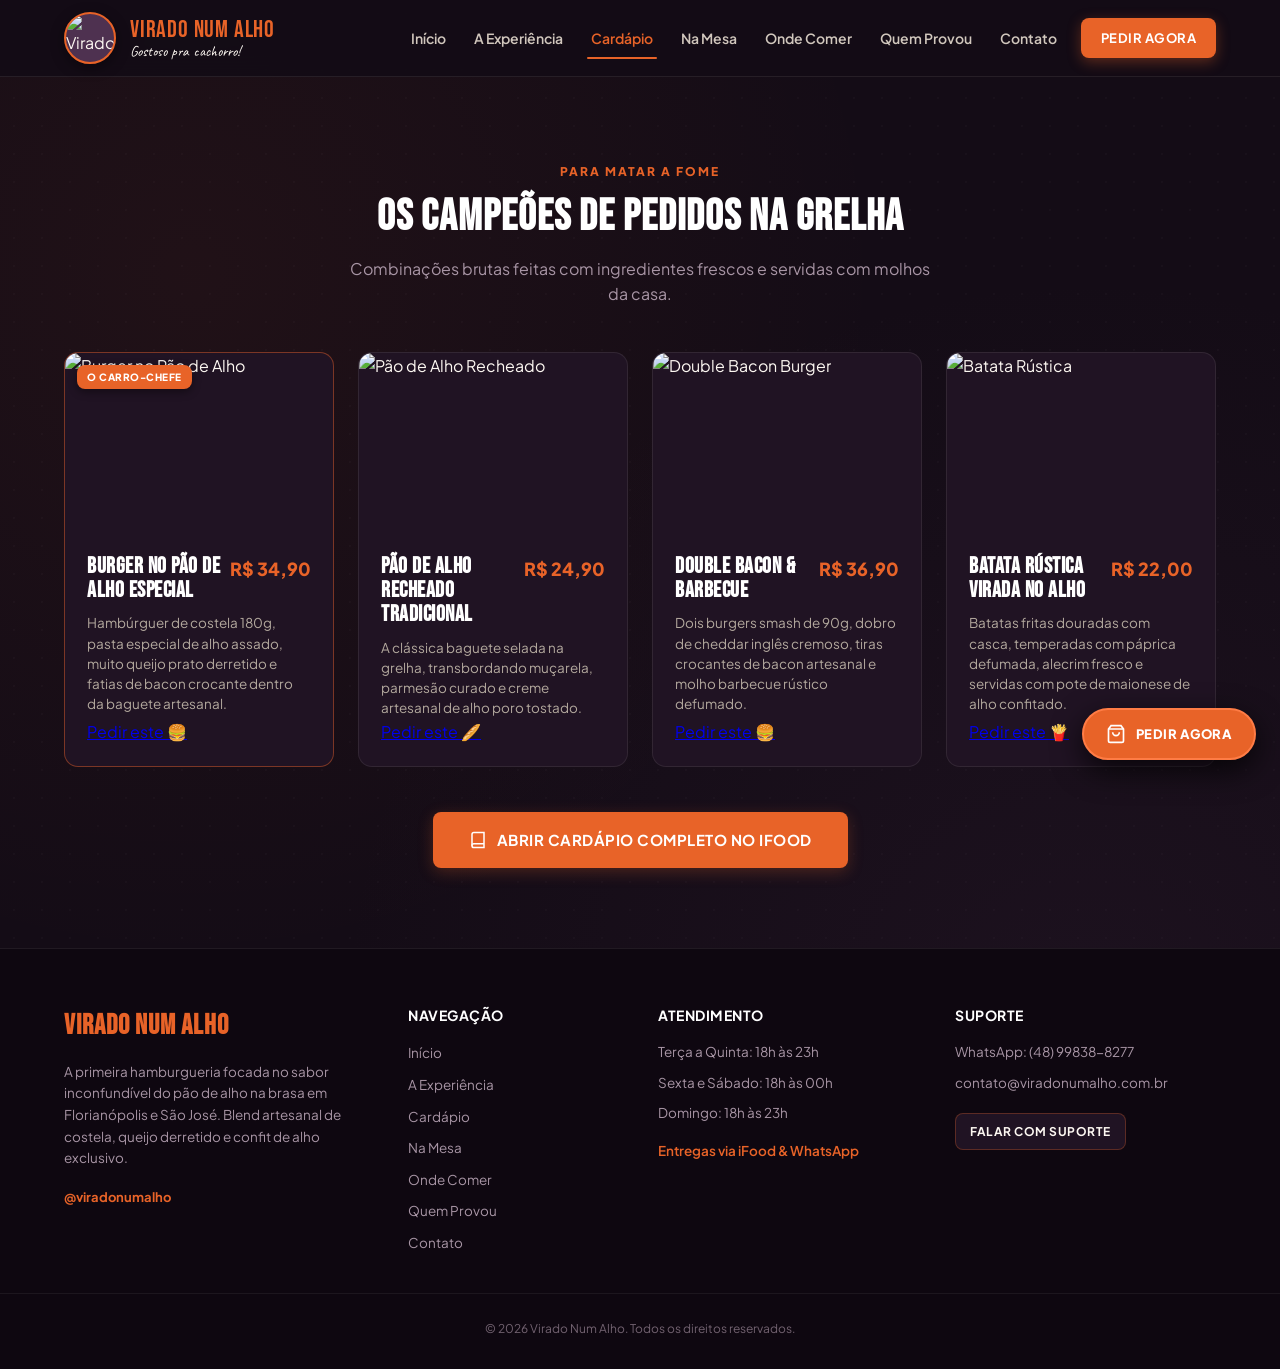
==== commit 41a0007a: "Update cardapio.html" ====
--- a/cardapio.html
+++ b/cardapio.html
@@ -34,15 +34,15 @@
         <svg viewBox="0 0 24 24" class="hub-icon" fill="currentColor"><path d="M12 2C6.48 2 2 6.48 2 12s4.48 10 10 10 10-4.48 10-10S17.52 2 12 2zm-1 14.5v-9l6 4.5-6 4.5z"/></svg>
         <span class="hub-text">Pedir no iFood</span>
       </a>
-      <a href="https://wa.me/5548998388277?text=Ol%C3%A1!%20Quero%20fazer%20um%20pedido." target="_blank" rel="noopener noreferrer" class="hub-btn hub-wpp" data-editable-link data-key="link_whatsapp">
+      <a href="https://wa.me/5548998388277?text=Ol%C3%A1!%20Vim%20pelo%20site%20e%20quero%20fazer%20um%20pedido%20%F0%9F%8D%94" target="_blank" rel="noopener noreferrer" class="hub-btn hub-wpp" data-editable-link data-key="link_whatsapp">
         <svg viewBox="0 0 32 32" class="hub-icon" fill="currentColor"><path d="M16 2a13.9 13.9 0 0 0-12 21.1L2 30l7.1-1.9A13.9 13.9 0 1 0 16 2zm0 25.5a11.5 11.5 0 0 1-5.9-1.6l-.4-.3-4.4 1.2 1.2-4.3-.3-.5A11.6 11.6 0 1 1 16 27.5zm6.4-8.7c-.4-.2-2.1-1-2.4-1.2-.3-.1-.6-.2-.8.2s-.9 1.2-1.1 1.4-.4.2-.7.1a9.2 9.2 0 0 1-2.7-1.7 10.2 10.2 0 0 1-1.9-2.3c-.2-.4 0-.6.1-.8.2-.2.4-.4.5-.6l.4-.6c.1-.2 0-.4 0-.6s-.8-2-1.1-2.7c-.3-.7-.6-.6-.8-.6h-.7a1.4 1.4 0 0 0-1 .5 4.3 4.3 0 0 0-1.4 3.2 7.5 7.5 0 0 0 1.6 4 17.2 17.2 0 0 0 6.6 5.8c.9.4 1.7.7 2.3.9a5.5 5.5 0 0 0 2.5.2c.8-.1 2.3-.9 2.6-1.8.4-.9.4-1.7.3-1.8-.2-.2-.5-.3-.9-.5z"/></svg>
         <span class="hub-text">Pedir no WhatsApp</span>
       </a>
     </div>
-    <button class="hub-trigger" id="hubTrigger" aria-label="Abrir opções de pedido">
+    <a href="https://wa.me/5548998388277?text=Ol%C3%A1!%20Vim%20pelo%20site%20e%20quero%20fazer%20um%20pedido%20%F0%9F%8D%94" target="_blank" class="hub-trigger" id="hubTrigger" aria-label="Pedir no WhatsApp" data-editable-link data-key="link_hub_trigger">
       <svg viewBox="0 0 24 24" class="hub-trigger-icon" fill="none" stroke="currentColor" stroke-width="2"><path d="M6 2L3 6v14a2 2 0 0 0 2 2h14a2 2 0 0 0 2-2V6l-3-4z"/><line x1="3" y1="6" x2="21" y2="6"/><path d="M16 10a4 4 0 0 1-8 0"/></svg>
       <span>Pedir Agora</span>
-    </button>
+    </a>
   </div>
 
   <header class="header">
@@ -70,7 +70,7 @@
         <a href="unidades.html" class="nav-item">Onde Comer</a>
         <a href="depoimentos.html" class="nav-item">Quem Provou</a>
         <a href="contato.html" class="nav-item">Contato</a>
-        <a href="https://www.ifood.com.br" target="_blank" class="btn-order" data-editable-link data-key="link_header_cta">Pedir Agora</a>
+        <a href="https://wa.me/5548998388277?text=Ol%C3%A1!%20Vim%20pelo%20site%20e%20quero%20fazer%20um%20pedido%20%F0%9F%8D%94" target="_blank" class="btn-order" data-editable-link data-key="link_header_cta">Pedir Agora</a>
       </nav>
     </div>
   </header>
@@ -95,13 +95,20 @@
               <button class="change-img-btn" data-trigger-img="dish_img_1">Trocar Foto</button>
             </div>
             <div class="menu-item-body">
-              <div class="menu-item-header">
-                <h3 data-editable data-key="srv_1_title">Burger no Pão de Alho Especial</h3>
-                <span class="dish-price" data-editable data-key="srv_1_price">R$ 34,90</span>
-              </div>
-              <p data-editable data-key="srv_1_desc">
-                Hambúrguer de costela 180g, pasta especial de alho assado, muito queijo prato derretido e fatias de bacon crocante dentro da baguete artesanal.
-              </p>
+              <div>
+                <div class="menu-item-header">
+                  <h3 data-editable data-key="srv_1_title">Burger no Pão de Alho Especial</h3>
+                  <span class="dish-price" data-editable data-key="srv_1_price">R$ 34,90</span>
+                </div>
+                <p data-editable data-key="srv_1_desc">
+                  Hambúrguer de costela 180g, pasta especial de alho assado, muito queijo prato derretido e fatias de bacon crocante dentro da baguete artesanal.
+                </p>
+              </div>
+              <div class="menu-item-action-row">
+                <a href="https://wa.me/5548998388277?text=Ol%C3%A1!%20Quero%20pedir%20o%20Burger%20no%20P%C3%A3o%20de%20Alho%20Especial%20%F0%9F%8D%94" target="_blank" class="btn-dish-order" data-editable-link data-key="link_order_dish_1">
+                  Pedir este 🍔
+                </a>
+              </div>
             </div>
           </article>
 
@@ -112,13 +119,20 @@
               <button class="change-img-btn" data-trigger-img="dish_img_2">Trocar Foto</button>
             </div>
             <div class="menu-item-body">
-              <div class="menu-item-header">
-                <h3 data-editable data-key="srv_2_title">Pão de Alho Recheado Tradicional</h3>
-                <span class="dish-price" data-editable data-key="srv_2_price">R$ 24,90</span>
-              </div>
-              <p data-editable data-key="srv_2_desc">
-                A clássica baguete selada na grelha, transbordando muçarela, parmesão curado e creme artesanal de alho poro tostado.
-              </p>
+              <div>
+                <div class="menu-item-header">
+                  <h3 data-editable data-key="srv_2_title">Pão de Alho Recheado Tradicional</h3>
+                  <span class="dish-price" data-editable data-key="srv_2_price">R$ 24,90</span>
+                </div>
+                <p data-editable data-key="srv_2_desc">
+                  A clássica baguete selada na grelha, transbordando muçarela, parmesão curado e creme artesanal de alho poro tostado.
+                </p>
+              </div>
+              <div class="menu-item-action-row">
+                <a href="https://wa.me/5548998388277?text=Ol%C3%A1!%20Quero%20pedir%20o%20P%C3%A3o%20de%20Alho%20Recheado%20Tradicional%20%F0%9F%A5%96" target="_blank" class="btn-dish-order" data-editable-link data-key="link_order_dish_2">
+                  Pedir este 🥖
+                </a>
+              </div>
             </div>
           </article>
 
@@ -129,13 +143,20 @@
               <button class="change-img-btn" data-trigger-img="dish_img_3">Trocar Foto</button>
             </div>
             <div class="menu-item-body">
-              <div class="menu-item-header">
-                <h3 data-editable data-key="srv_3_title">Double Bacon & Barbecue</h3>
-                <span class="dish-price" data-editable data-key="srv_3_price">R$ 36,90</span>
-              </div>
-              <p data-editable data-key="srv_3_desc">
-                Dois burgers smash de 90g, dobro de cheddar inglês cremoso, tiras crocantes de bacon artesanal e molho barbecue rústico defumado.
-              </p>
+              <div>
+                <div class="menu-item-header">
+                  <h3 data-editable data-key="srv_3_title">Double Bacon & Barbecue</h3>
+                  <span class="dish-price" data-editable data-key="srv_3_price">R$ 36,90</span>
+                </div>
+                <p data-editable data-key="srv_3_desc">
+                  Dois burgers smash de 90g, dobro de cheddar inglês cremoso, tiras crocantes de bacon artesanal e molho barbecue rústico defumado.
+                </p>
+              </div>
+              <div class="menu-item-action-row">
+                <a href="https://wa.me/5548998388277?text=Ol%C3%A1!%20Quero%20pedir%20o%20Double%20Bacon%20%26%20Barbecue%20%F0%9F%8D%94" target="_blank" class="btn-dish-order" data-editable-link data-key="link_order_dish_3">
+                  Pedir este 🍔
+                </a>
+              </div>
             </div>
           </article>
 
@@ -146,13 +167,20 @@
               <button class="change-img-btn" data-trigger-img="dish_img_4">Trocar Foto</button>
             </div>
             <div class="menu-item-body">
-              <div class="menu-item-header">
-                <h3 data-editable data-key="srv_4_title">Batata Rústica Virada no Alho</h3>
-                <span class="dish-price" data-editable data-key="srv_4_price">R$ 22,00</span>
-              </div>
-              <p data-editable data-key="srv_4_desc">
-                Batatas fritas douradas com casca, temperadas com páprica defumada, alecrim fresco e servidas com pote de maionese de alho confitado.
-              </p>
+              <div>
+                <div class="menu-item-header">
+                  <h3 data-editable data-key="srv_4_title">Batata Rústica Virada no Alho</h3>
+                  <span class="dish-price" data-editable data-key="srv_4_price">R$ 22,00</span>
+                </div>
+                <p data-editable data-key="srv_4_desc">
+                  Batatas fritas douradas com casca, temperadas com páprica defumada, alecrim fresco e servidas com pote de maionese de alho confitado.
+                </p>
+              </div>
+              <div class="menu-item-action-row">
+                <a href="https://wa.me/5548998388277?text=Ol%C3%A1!%20Quero%20pedir%20a%20Batata%20R%C3%BAstica%20Virada%20no%20Alho%20%F0%9F%8D%9F" target="_blank" class="btn-dish-order" data-editable-link data-key="link_order_dish_4">
+                  Pedir este 🍟
+                </a>
+              </div>
             </div>
           </article>
         </div>
--- a/style.css
+++ b/style.css
@@ -219,17 +219,27 @@
   border: none;
   cursor: pointer;
   box-shadow: var(--shadow-strong);
-  z-index: 25;
+  z-index: 50;
   text-transform: uppercase;
   white-space: nowrap;
 }
 
-.admin-logged .editable-img-wrapper:hover .change-img-btn {
+.logo-edit-btn {
+  top: 50% !important;
+  left: 50% !important;
+  right: auto !important;
+  transform: translate(-50%, -50%) !important;
+  font-size: 9px !important;
+  padding: 4px 6px !important;
+}
+
+.admin-logged .editable-img-wrapper:hover .change-img-btn,
+.admin-logged .brand-logo-wrapper .change-img-btn {
   display: block;
 }
 
 /* ==========================================================================
-   SPEED DIAL / BOTÃO FLUTUANTE
+   SPEED DIAL / BOTÃO FLUTUANTE (WHATSAPP PRIORIZADO)
    ========================================================================== */
 .floating-hub {
   position: fixed;
@@ -249,13 +259,14 @@
   padding: 14px 22px;
   border-radius: 50px;
   background: var(--color-orange-brand);
-  color: #FFFFFF;
+  color: #FFFFFF !important;
   border: 2px solid #FF7C45;
   font-family: var(--font-body);
   font-weight: 800;
   font-size: 13px;
   letter-spacing: 0.5px;
   text-transform: uppercase;
+  text-decoration: none;
   cursor: pointer;
   box-shadow: 0 10px 30px rgba(0, 0, 0, 0.75);
   transition: all 0.3s cubic-bezier(0.175, 0.885, 0.32, 1.275);
@@ -360,7 +371,7 @@
   justify-content: space-between;
 }
 
-.brand-logo {
+.brand-logo-container {
   display: flex;
   align-items: center;
   gap: 14px;
@@ -377,6 +388,7 @@
   justify-content: center;
   overflow: hidden;
   box-shadow: 0 4px 14px rgba(0, 0, 0, 0.4);
+  flex-shrink: 0;
 }
 
 .brand-logo-img {
@@ -578,7 +590,7 @@
 }
 
 /* ==========================================================================
-   HERO COM VÍDEO DE FUNDO
+   HERO COM VÍDEO DE FUNDO & PROVA SOCIAL
    ========================================================================== */
 .hero {
   position: relative;
@@ -655,14 +667,33 @@
 .hero-content p {
   font-size: 17px;
   color: #D1C8BD;
-  margin-bottom: 32px;
+  margin-bottom: 24px;
   max-width: 540px;
 }
 
 .hero-actions {
   display: flex;
   gap: 16px;
-  margin-bottom: 45px;
+  margin-bottom: 14px;
+}
+
+/* Badge de Prova Social Google Reviews (Hero) */
+.hero-social-proof-badge {
+  display: inline-flex;
+  align-items: center;
+  gap: 6px;
+  font-size: 13.5px;
+  color: rgba(253, 248, 242, 0.75);
+  margin-bottom: 36px;
+}
+
+.hero-social-proof-badge .star-icon {
+  color: var(--color-orange-brand);
+}
+
+.hero-social-proof-badge strong {
+  color: #FFFFFF;
+  font-weight: 700;
 }
 
 .hero-facts-row {
@@ -1793,6 +1824,11 @@
     flex-direction: column;
   }
 
+  .hero-social-proof-badge {
+    justify-content: center;
+    width: 100%;
+  }
+
   .hero-facts-row {
     grid-template-columns: 1fr;
   }
